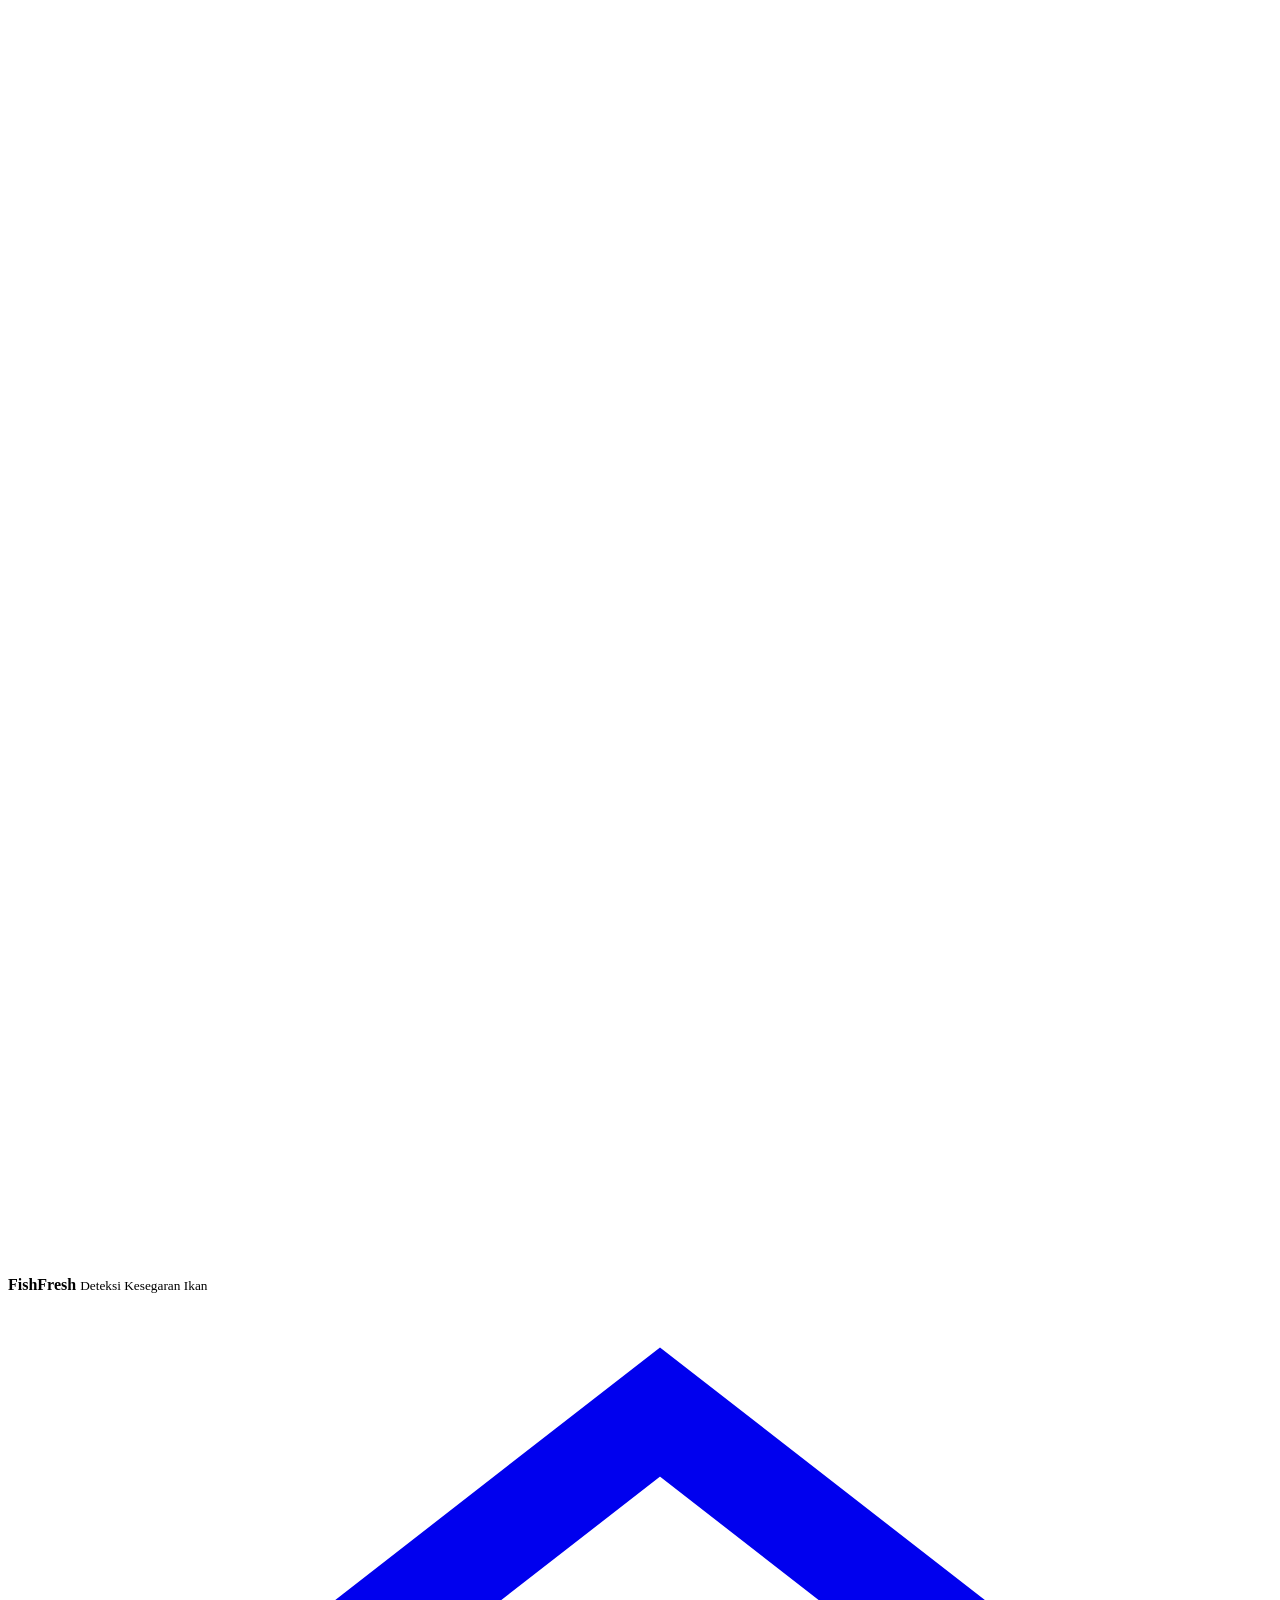
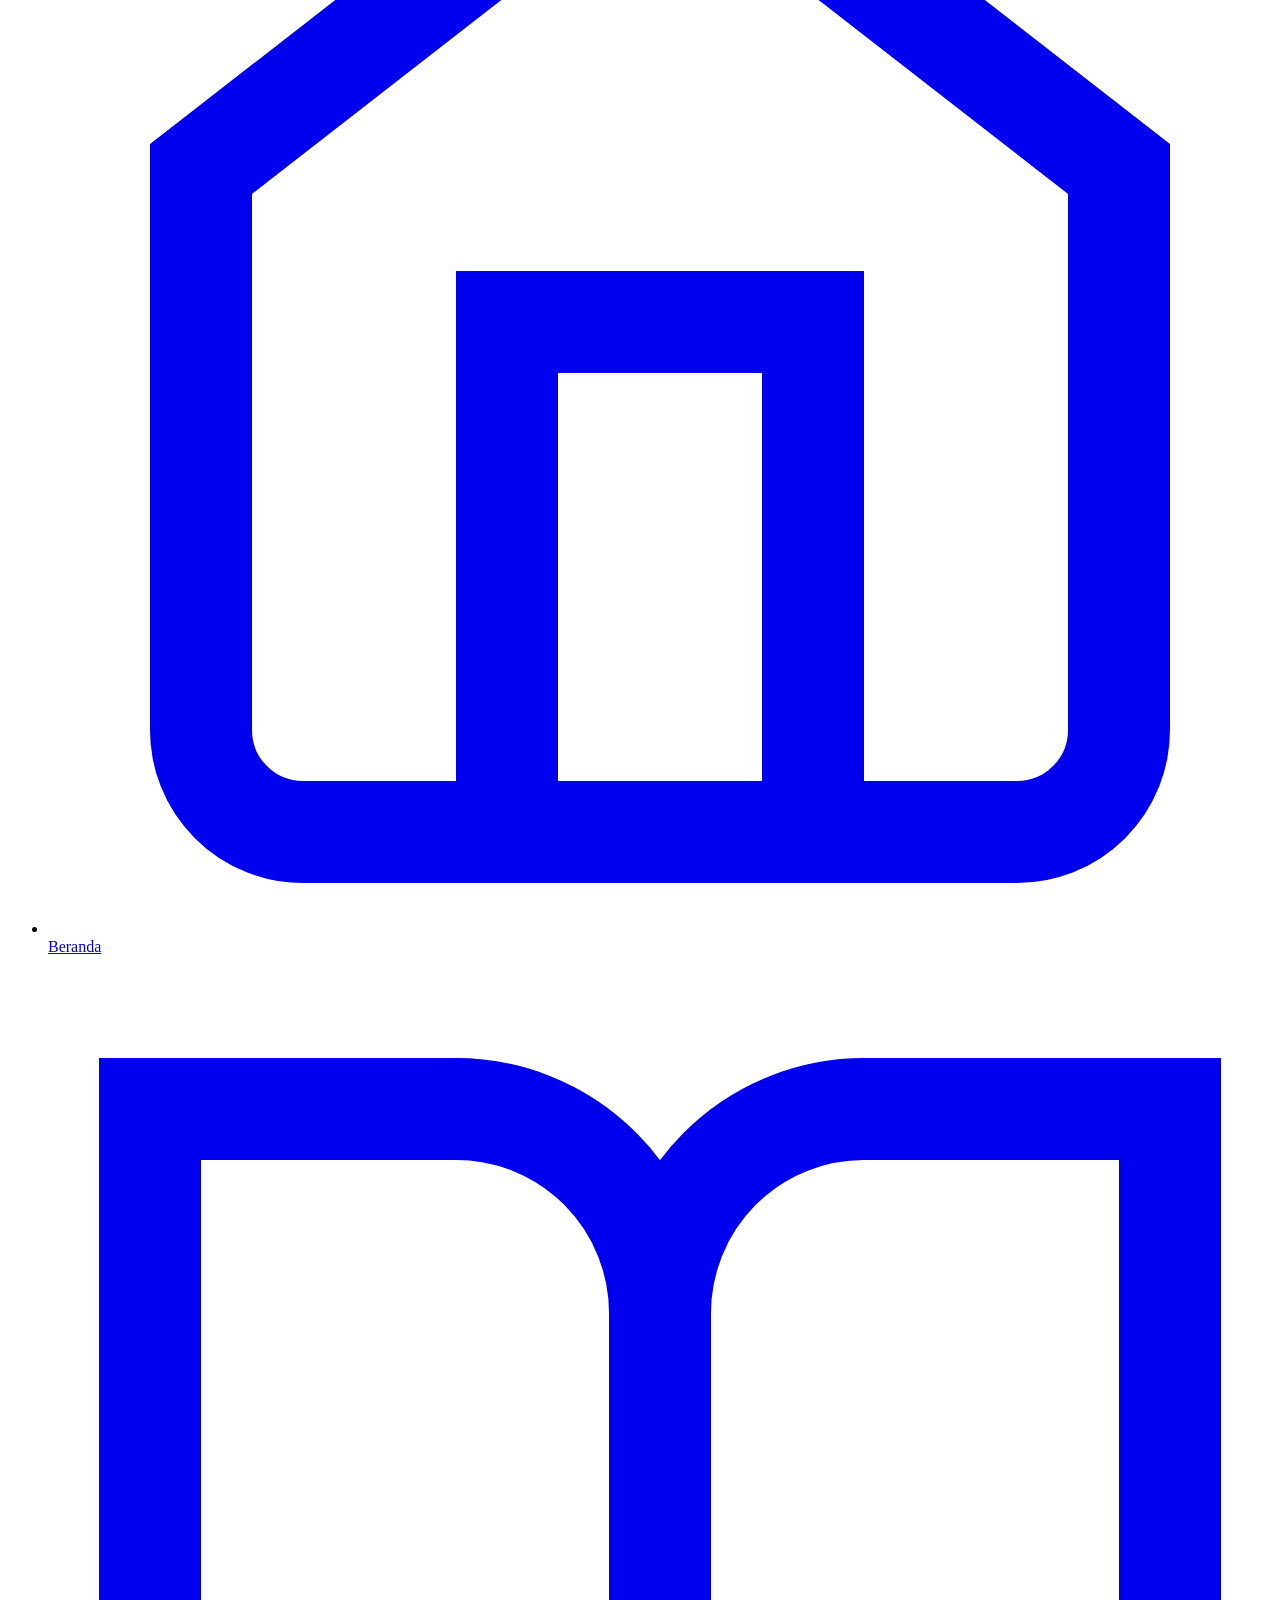
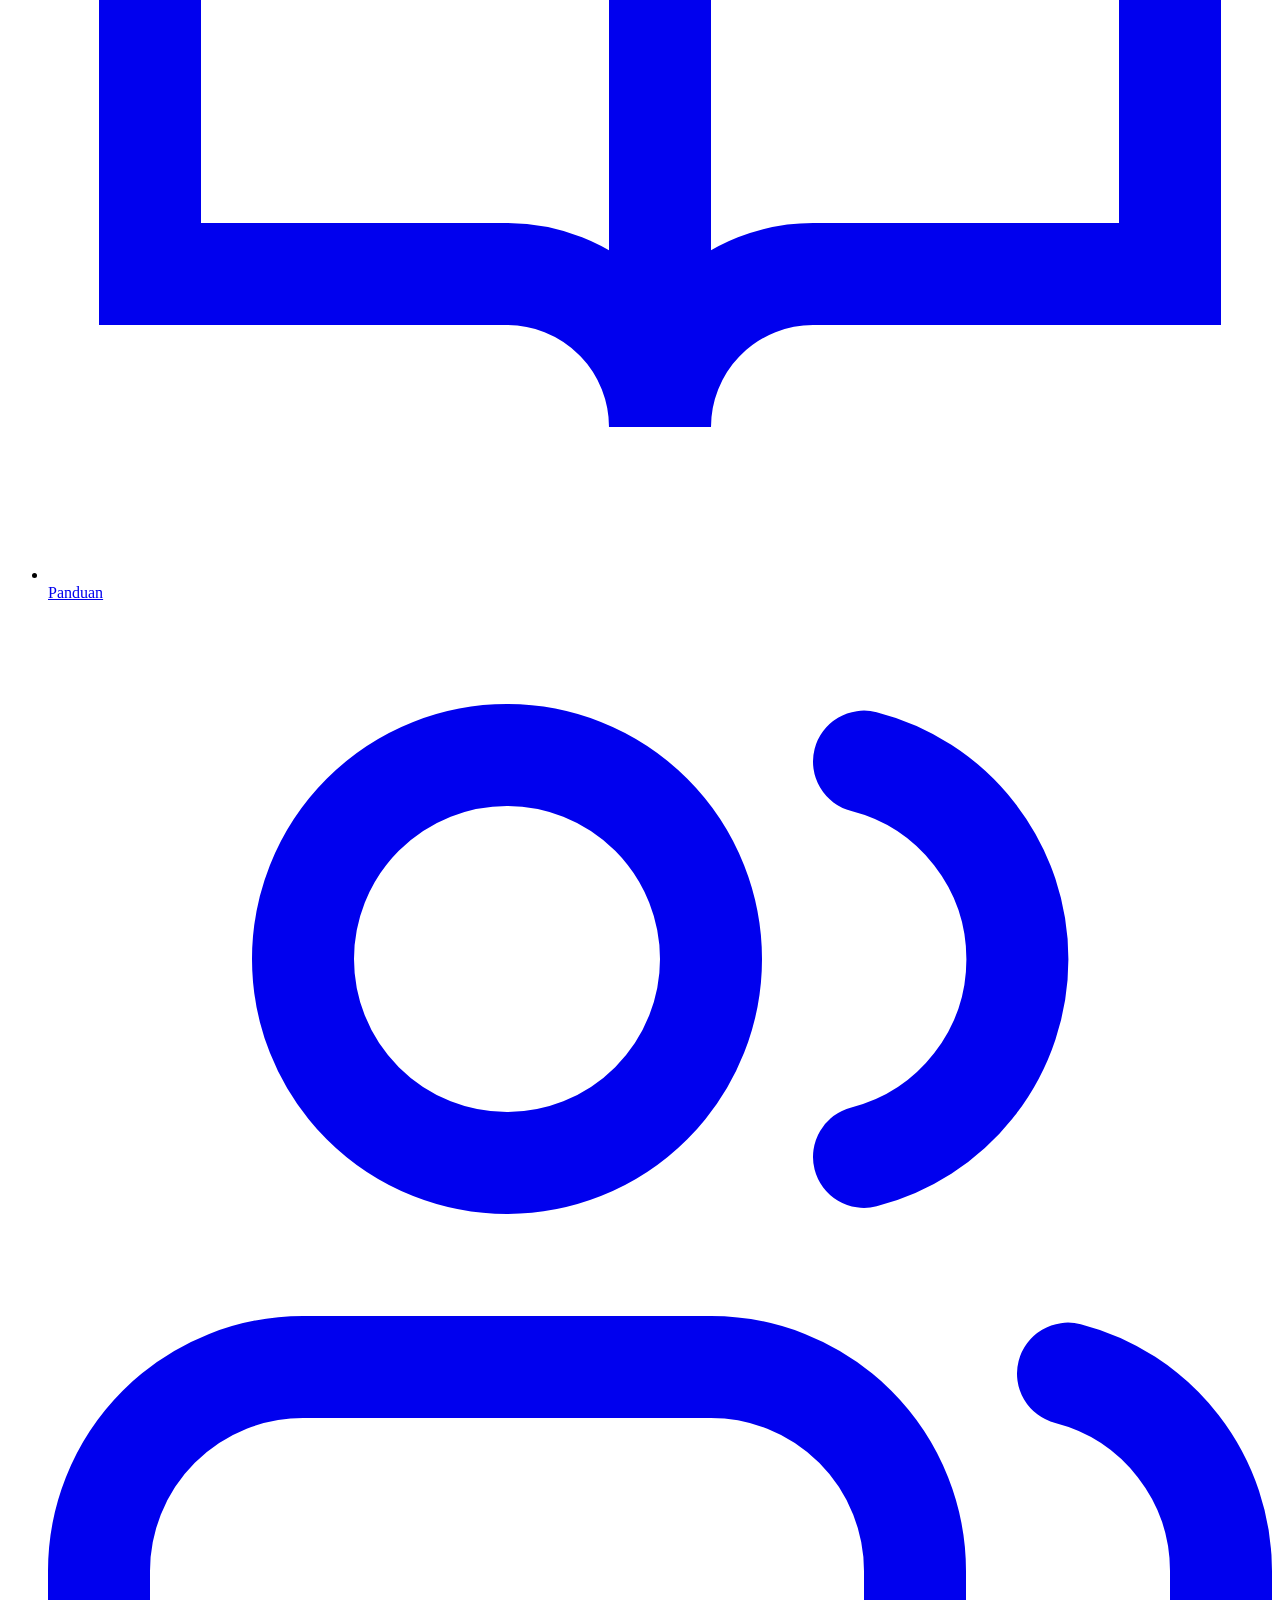
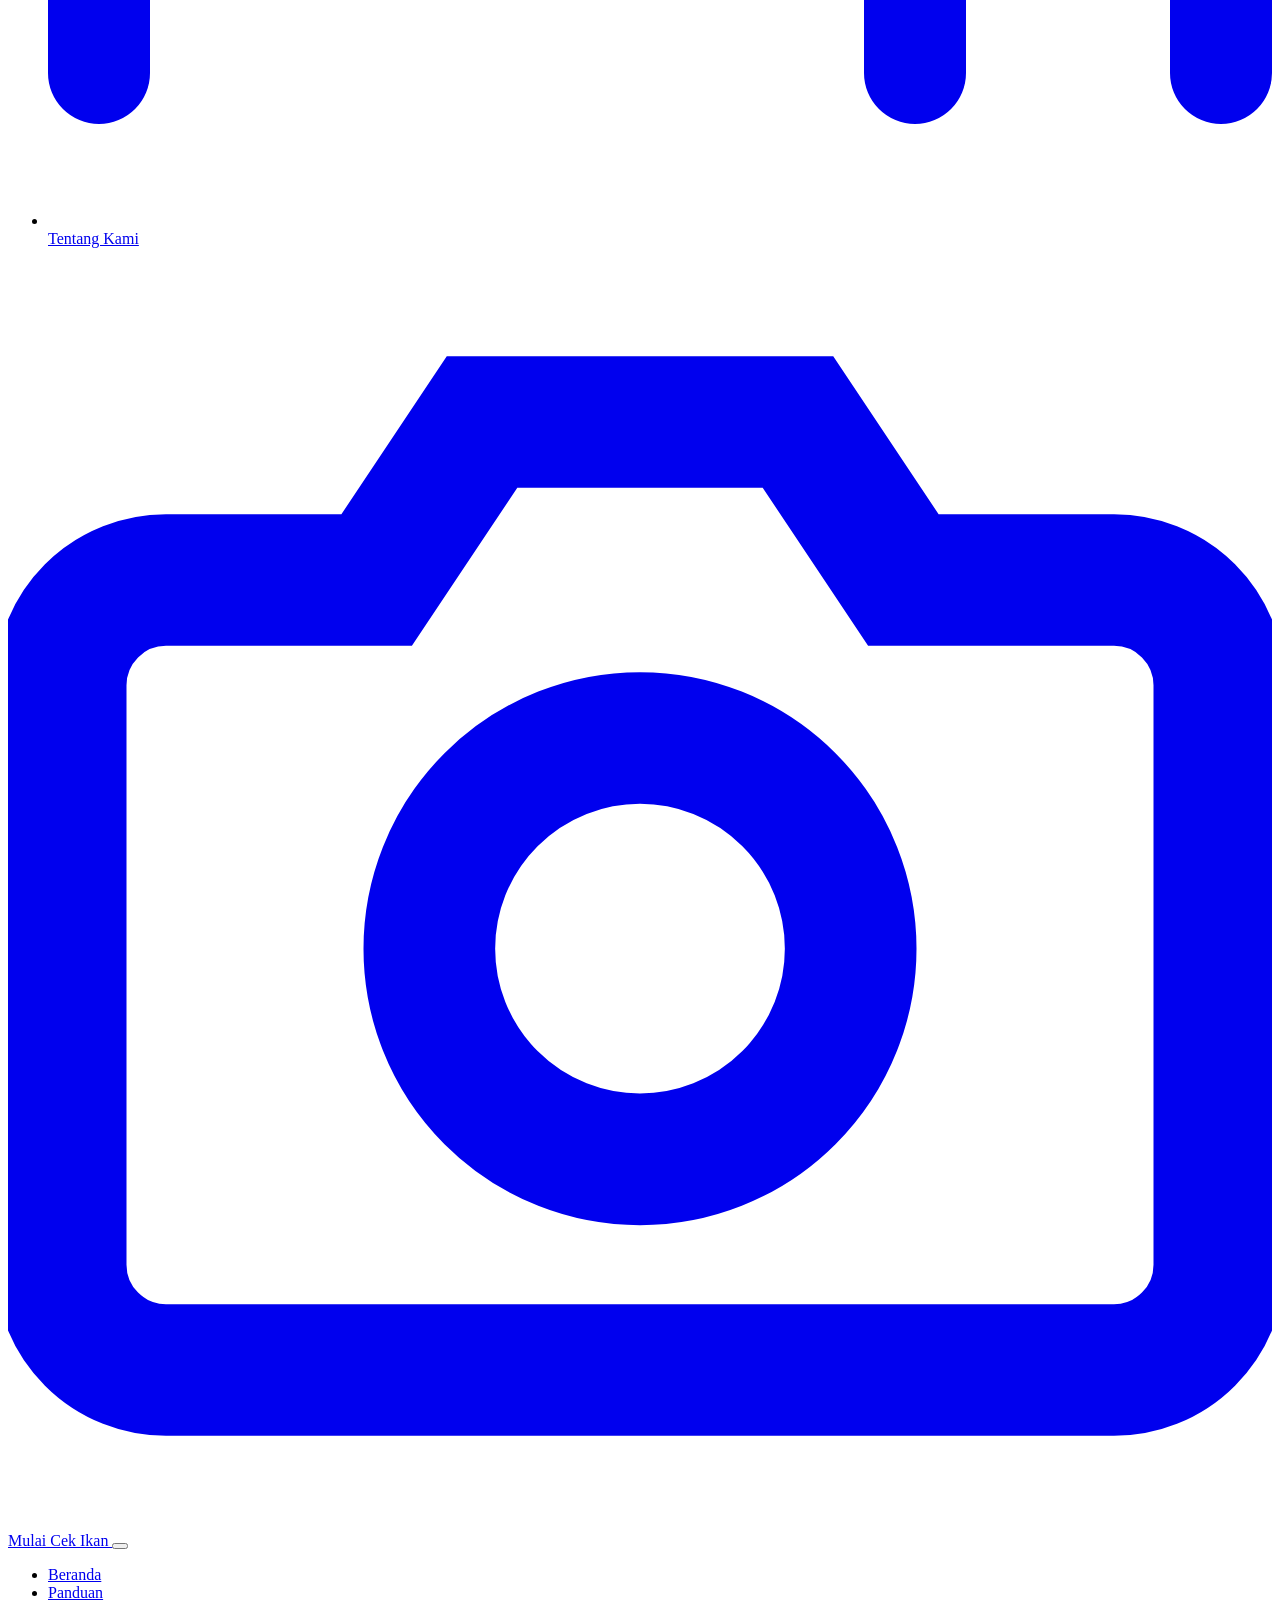
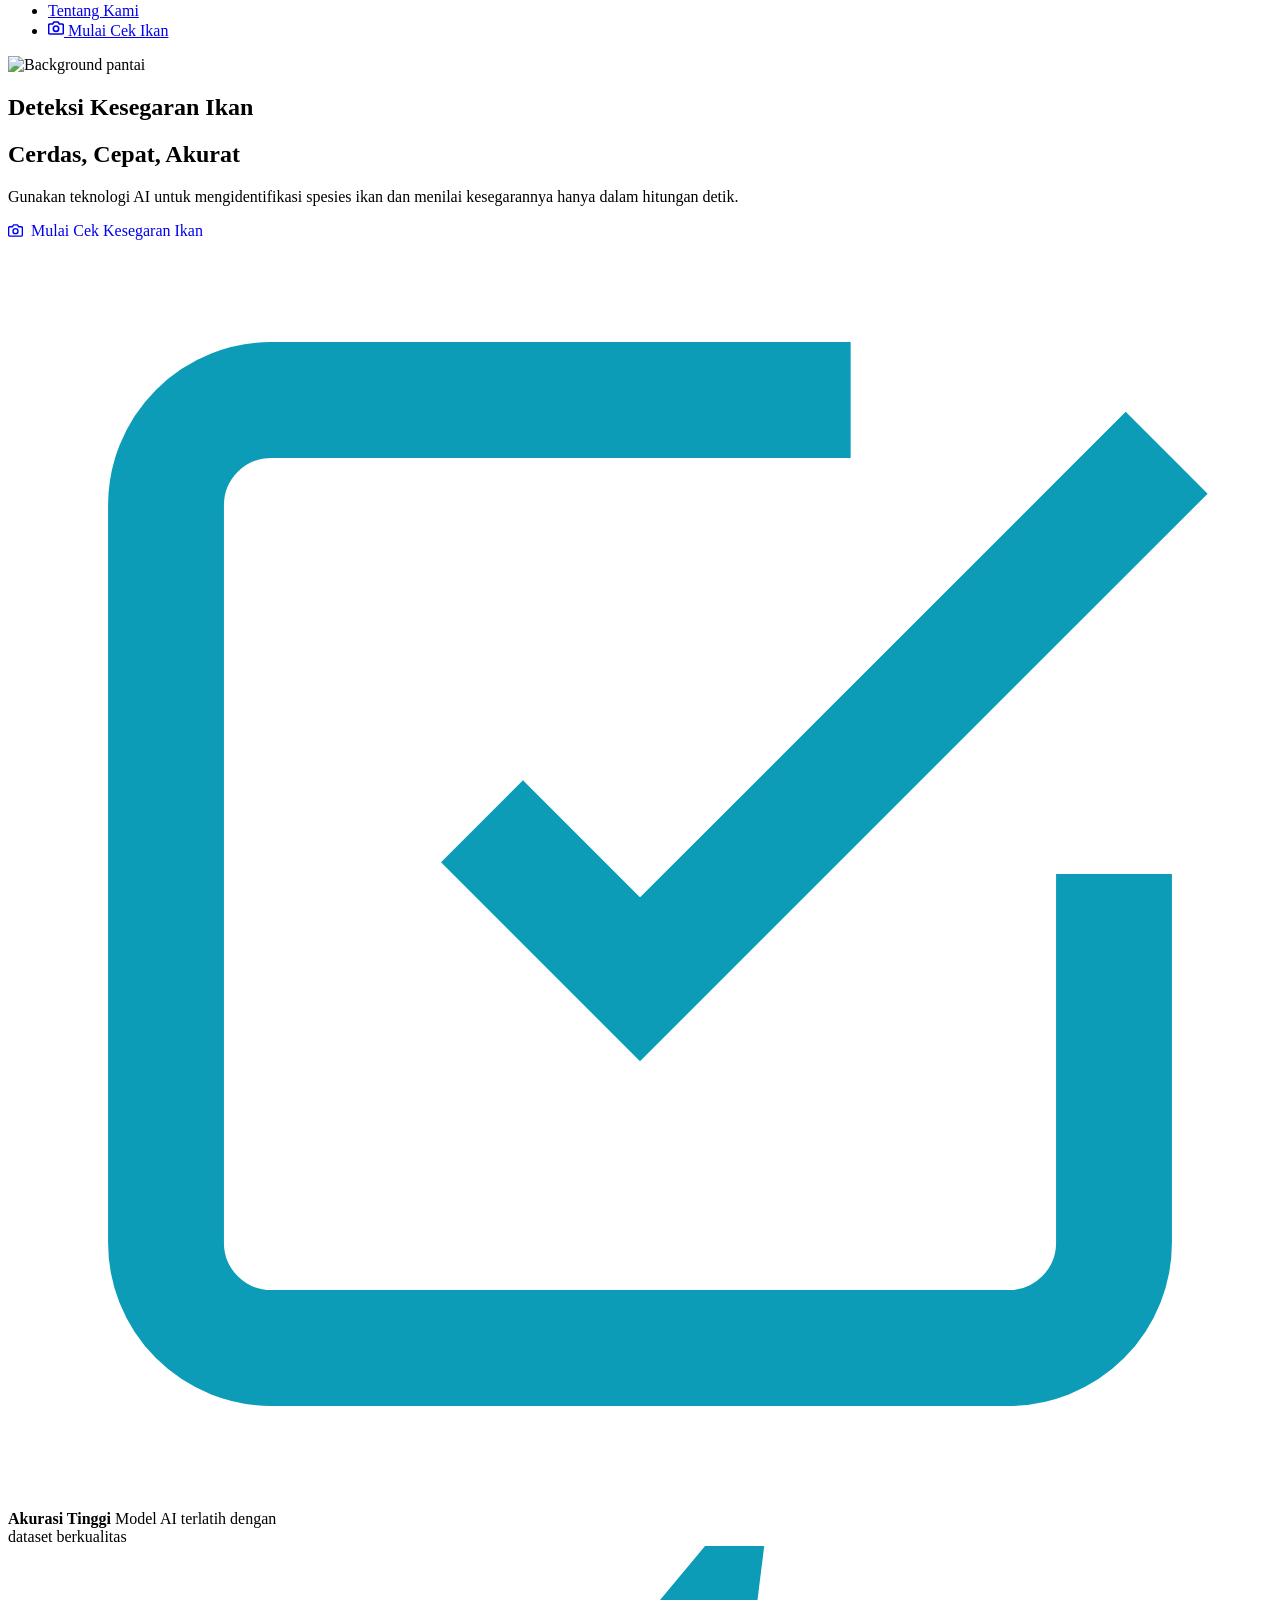
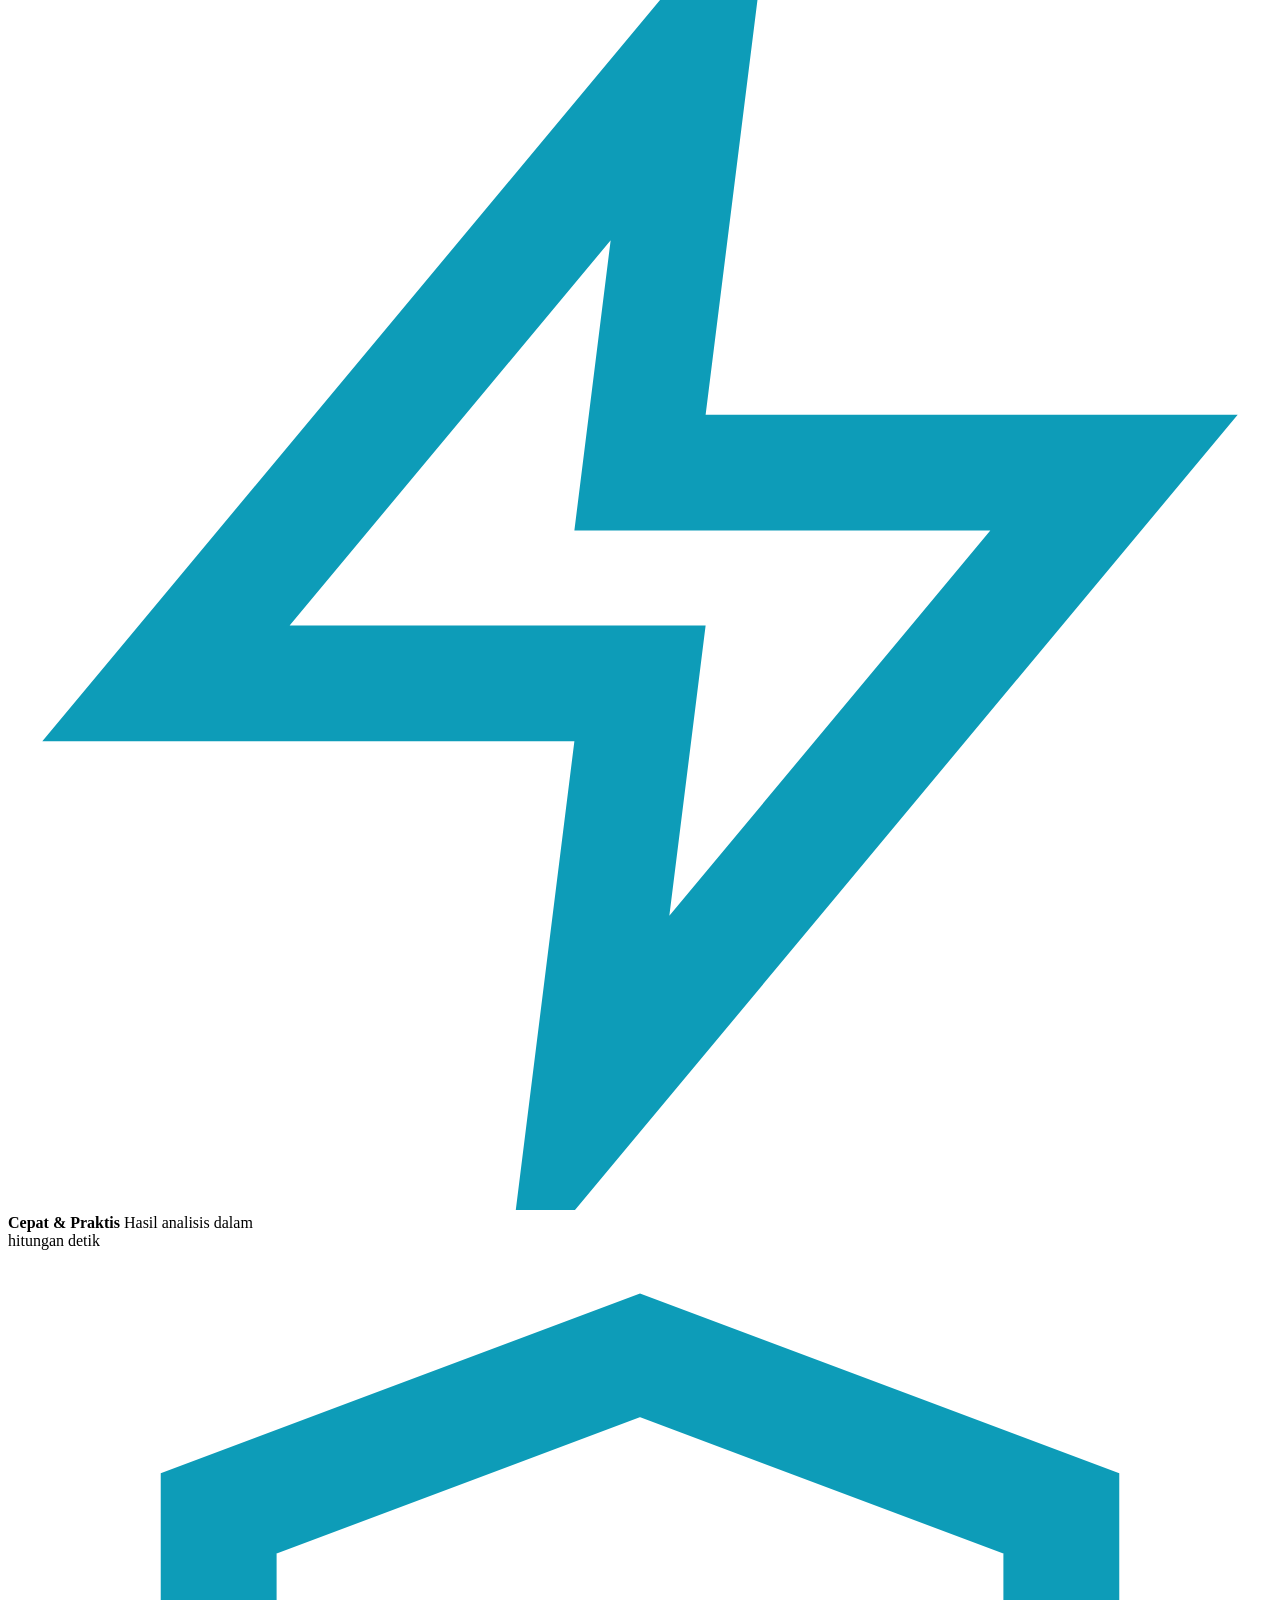
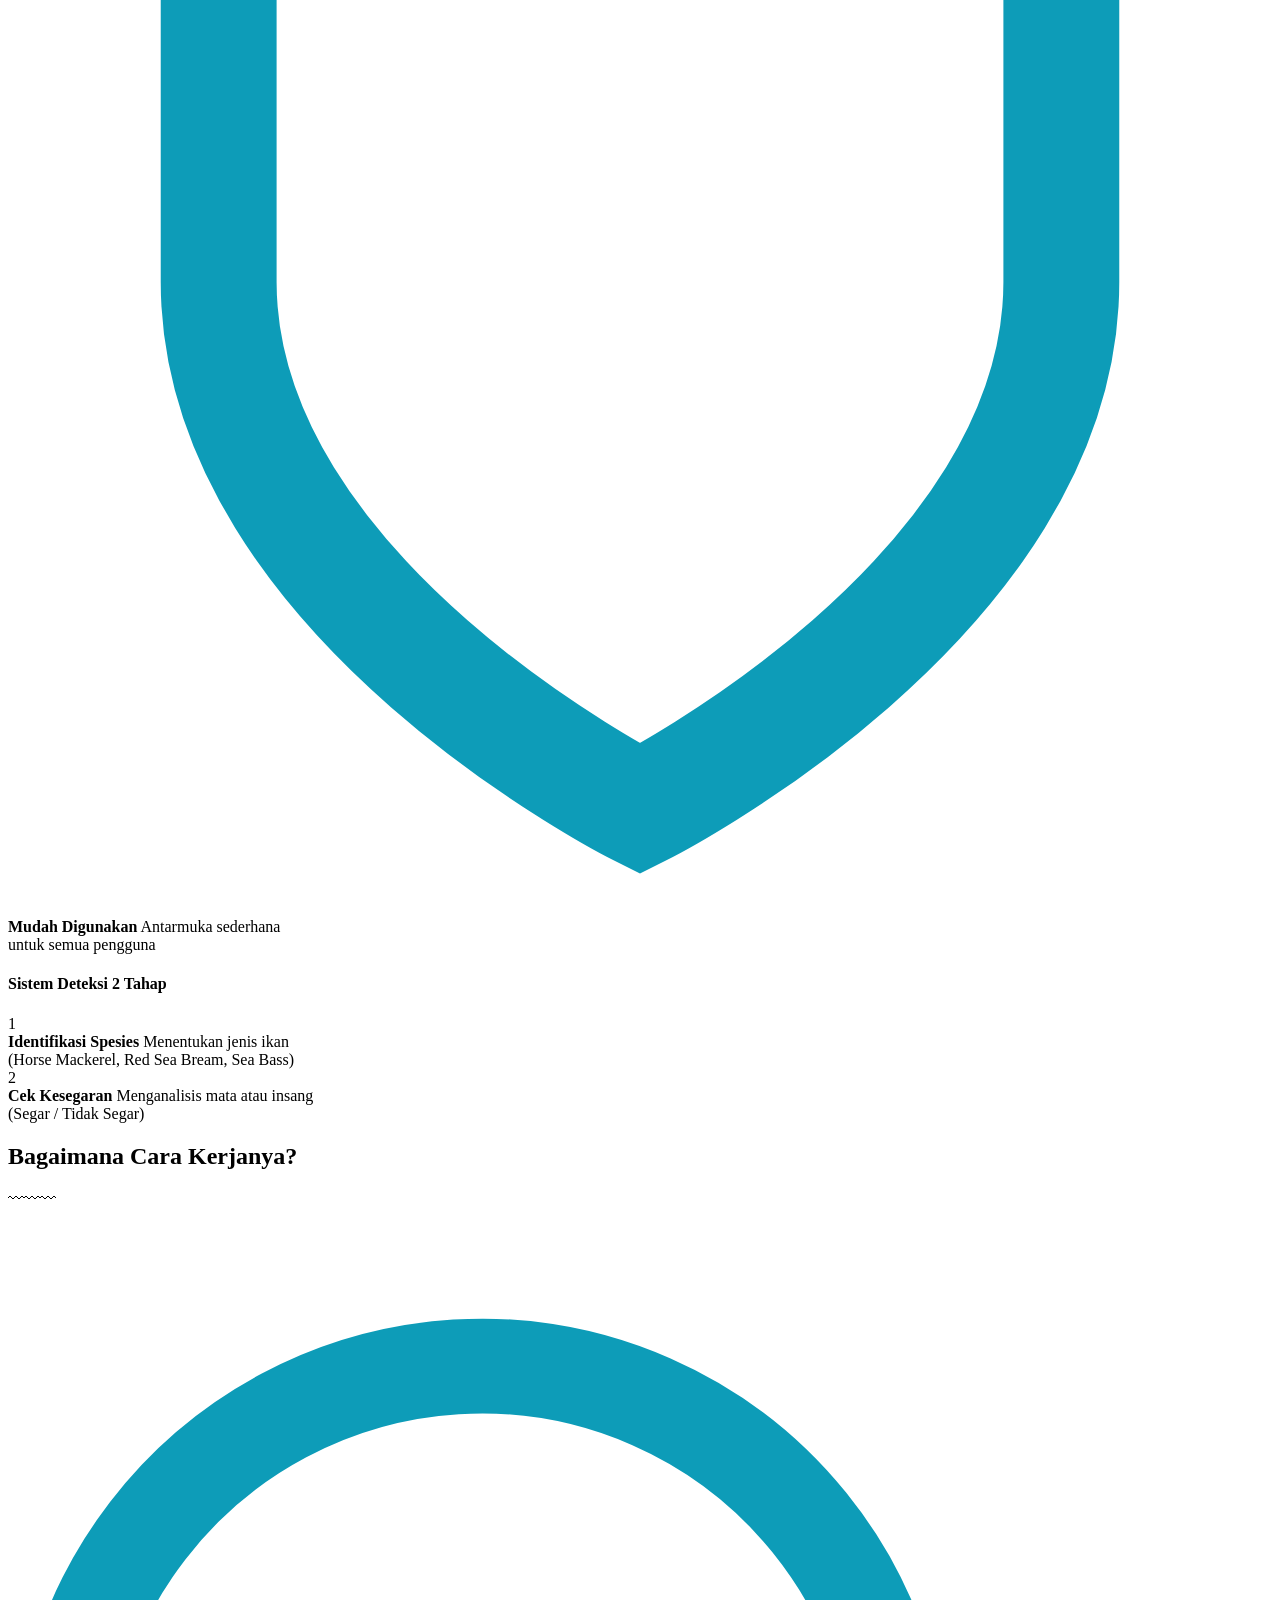
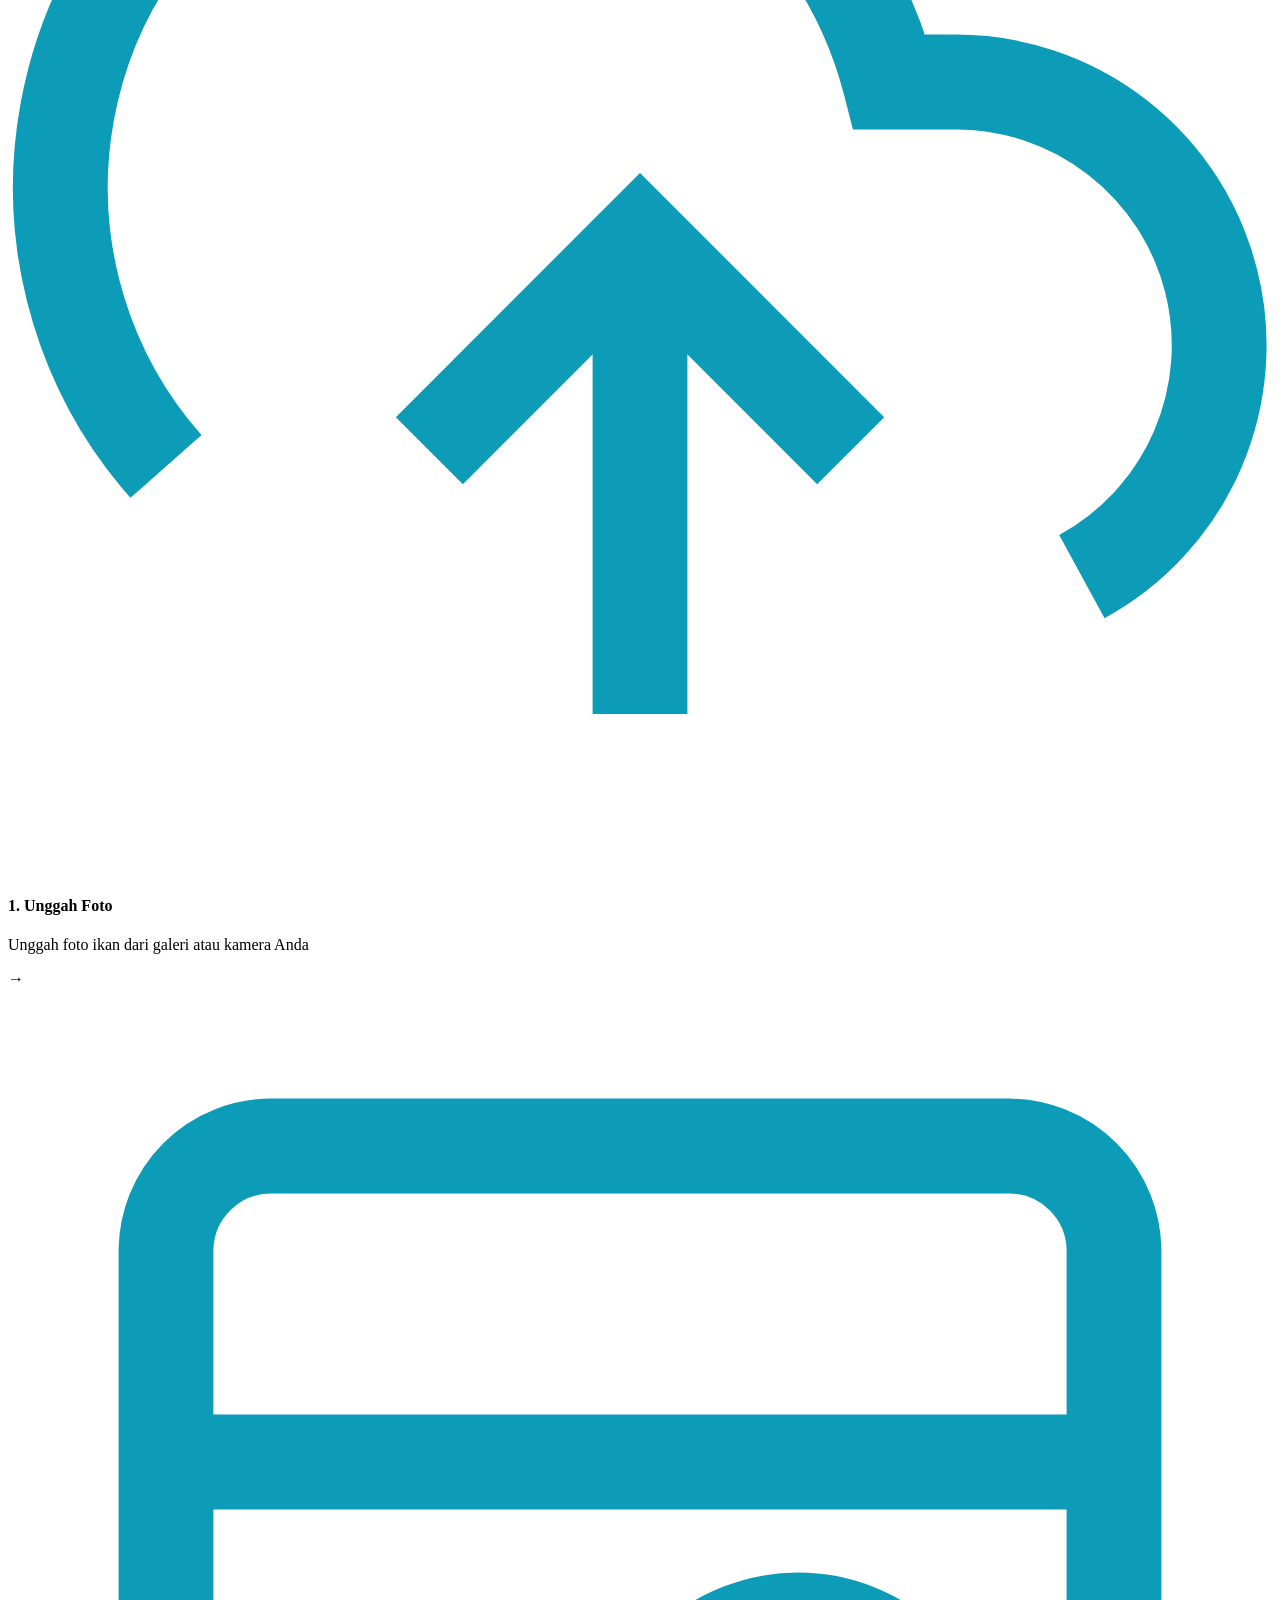
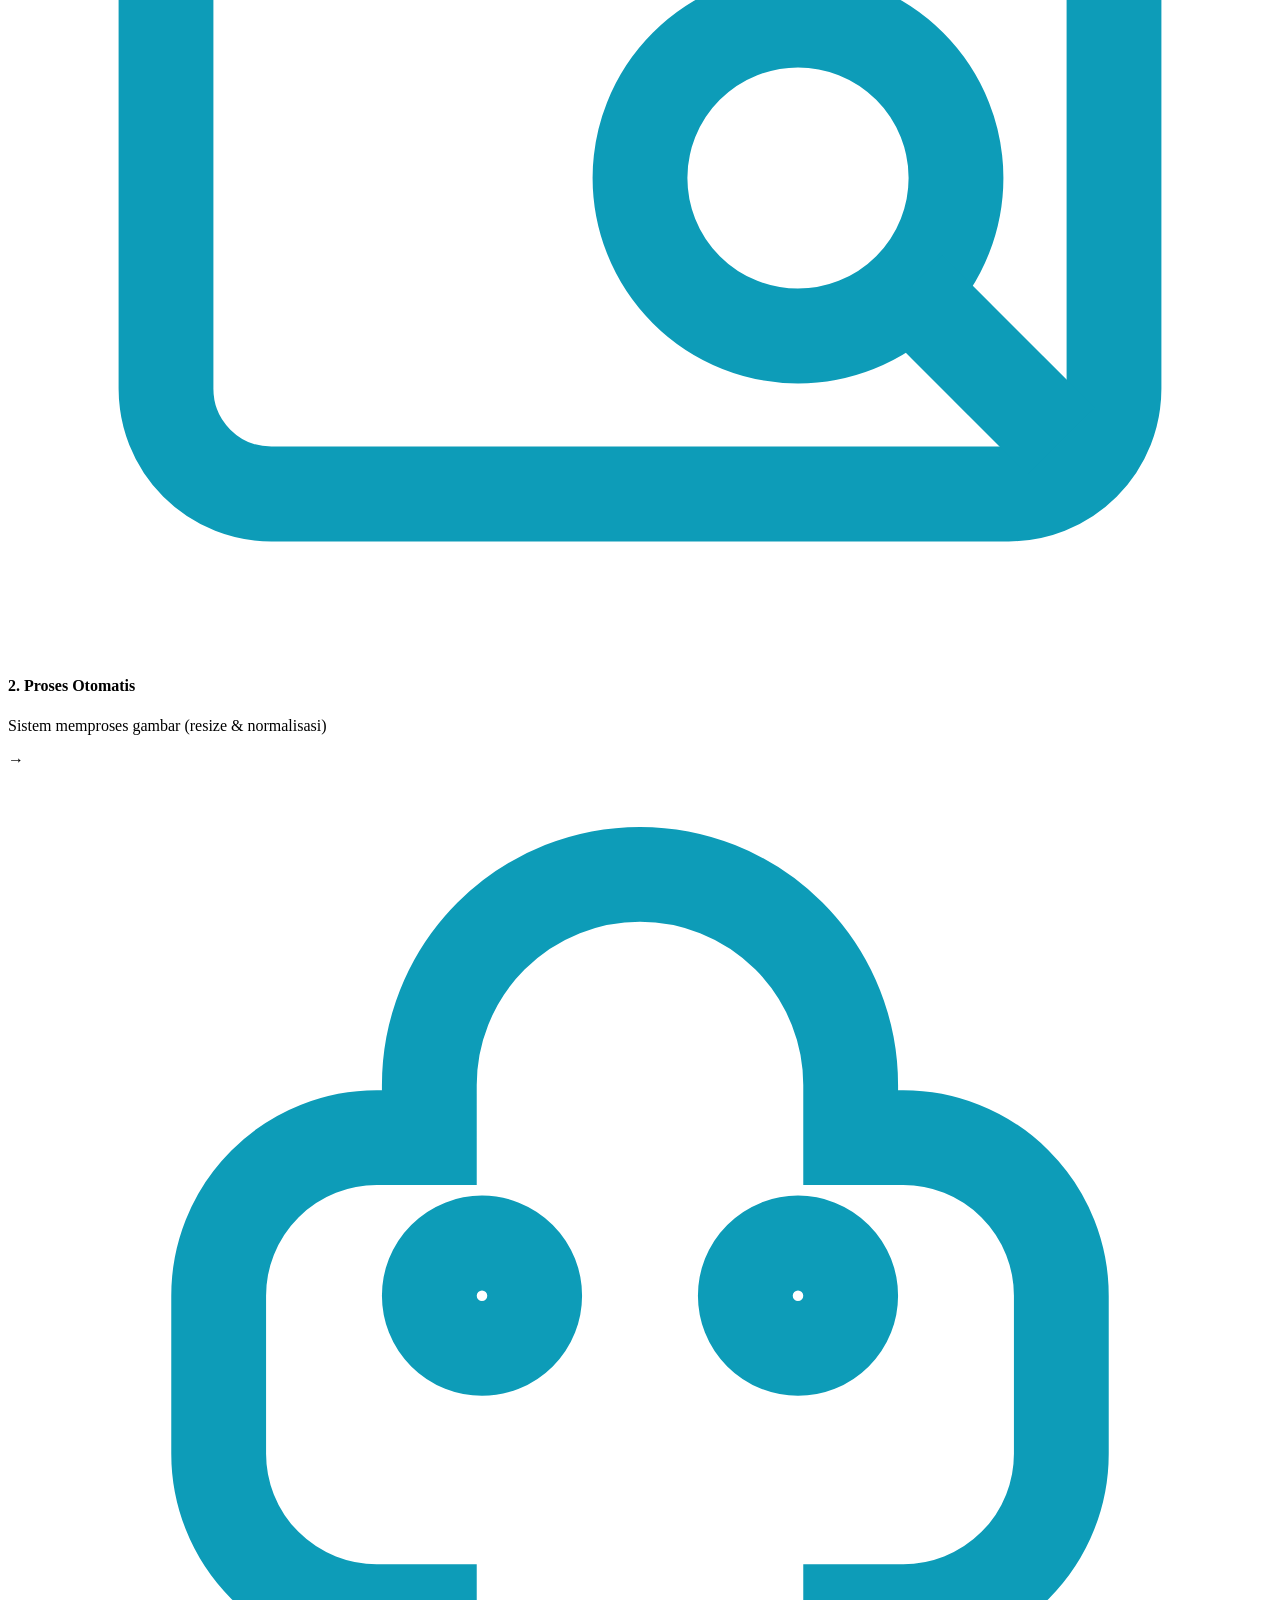
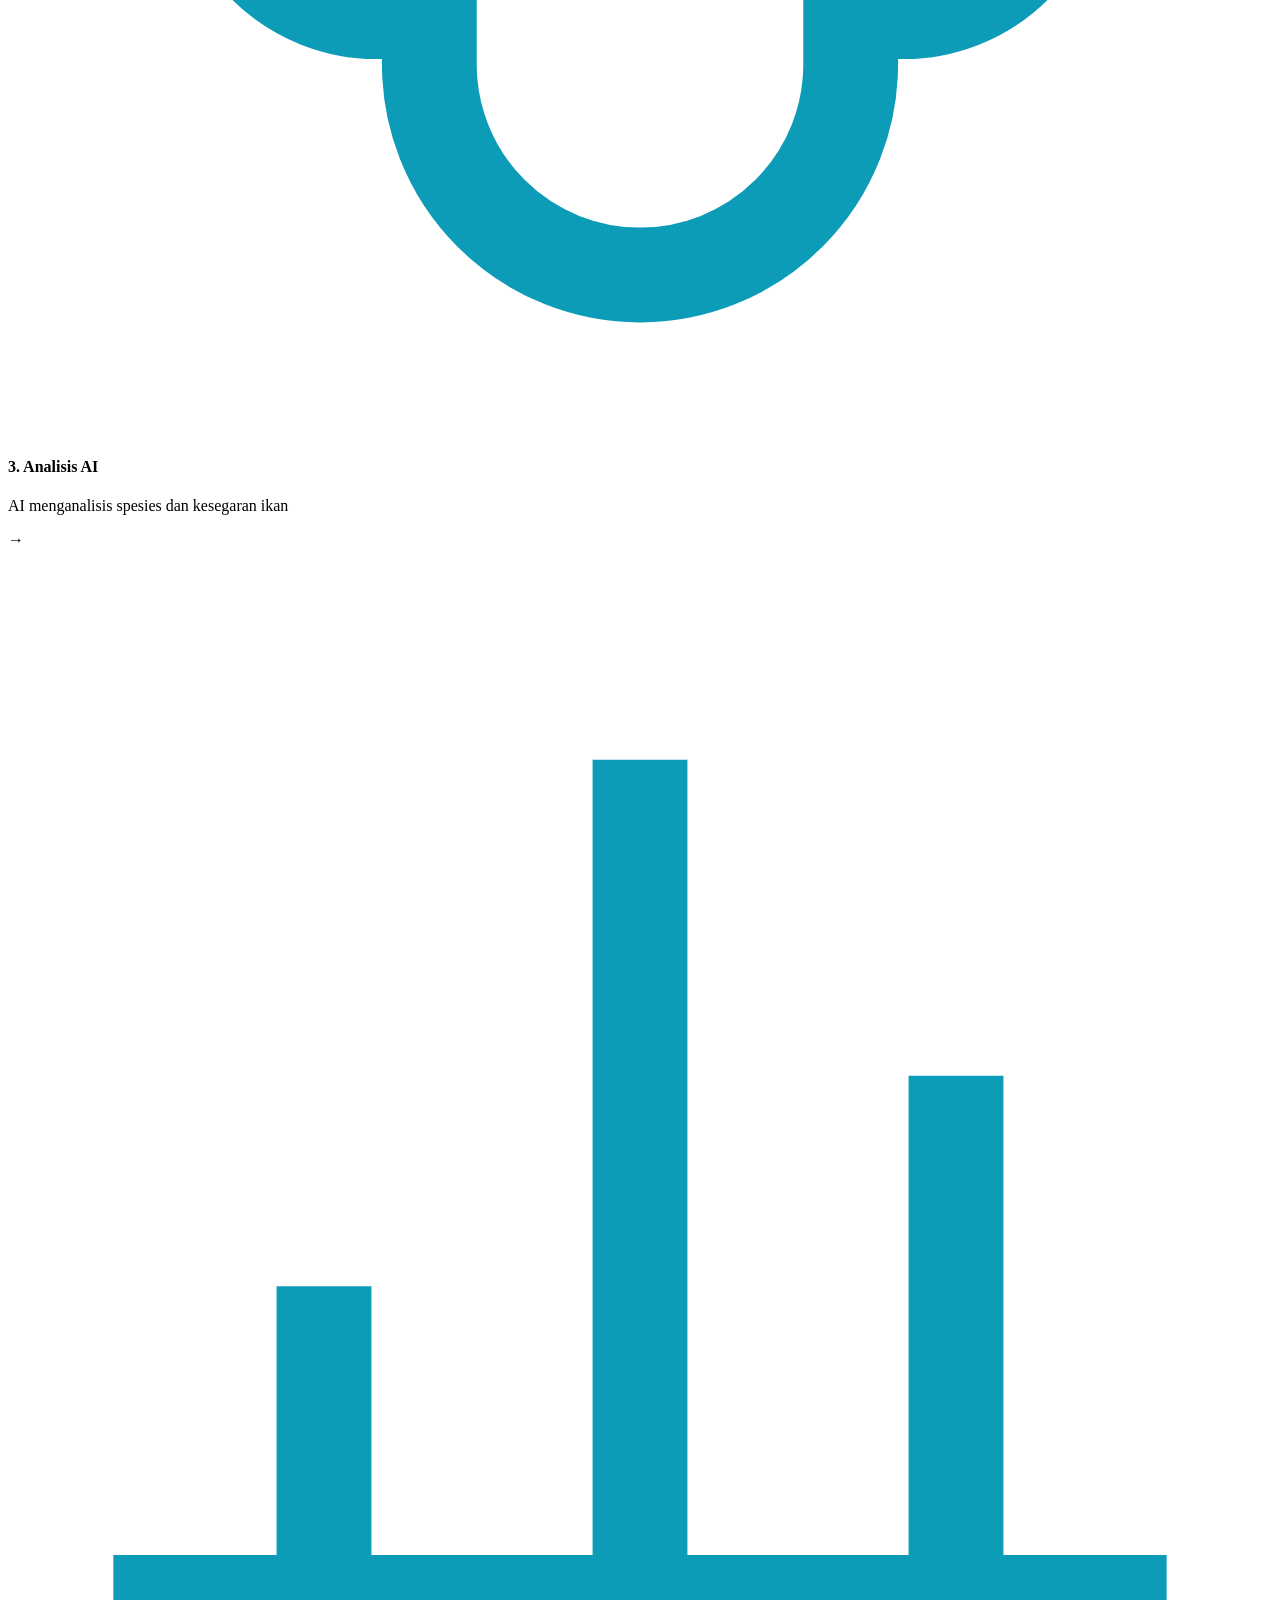
==== frontend/index.html @ 59a92b22 "Add files via upload" ====
<!DOCTYPE html>
<html lang="id">

<head>
  <meta charset="UTF-8">
  <meta name="viewport" content="width=device-width, initial-scale=1.0">
  <title>FishFresh - Deteksi Kesegaran Ikan</title>

  <link rel="stylesheet" href="/assest/css/beranda.css">

  <link
    href="https://fonts.googleapis.com/css2?family=Inter:ital,wght@0,400;0,500;0,600;0,700;0,800;0,900;1,400&display=swap"
    rel="stylesheet">
</head>

<body>
  <!-- NAVBAR -->
  <nav>
    <div class="brand">
      <div class="brand-logo">
        <svg viewBox="0 0 28 28" fill="none" xmlns="http://www.w3.org/2000/svg">
          <ellipse cx="13" cy="14" rx="10" ry="7" fill="rgba(255,255,255,0.25)" stroke="#fff" stroke-width="1.2" />
          <path d="M23 14 C26 11 27 14 26 17 C24 15.5 23 14 23 14Z" fill="#fff" />
          <circle cx="8" cy="12.5" r="1.3" fill="#fff" />
          <path d="M4 14 C8 10 17 10 23 14 C17 18 8 18 4 14Z" fill="rgba(255,255,255,0.18)" />
        </svg>
      </div>
      <div class="brand-text">
        <b>FishFresh</b>
        <small>Deteksi Kesegaran Ikan</small>
      </div>
    </div>

    <ul class="nav-links">
      <li>
        <a href="beranda.html" class="active">
          <svg viewBox="0 0 24 24" fill="none" stroke="currentColor" stroke-width="2" stroke-linecap="round">
            <path d="M3 9l9-7 9 7v11a2 2 0 01-2 2H5a2 2 0 01-2-2z" />
            <polyline points="9 22 9 12 15 12 15 22" />
          </svg>
          Beranda
        </a>
      </li>
      <li>
        <a href="panduan.html">
          <svg viewBox="0 0 24 24" fill="none" stroke="currentColor" stroke-width="2" stroke-linecap="round">
            <path d="M2 3h6a4 4 0 014 4v14a3 3 0 00-3-3H2z" />
            <path d="M22 3h-6a4 4 0 00-4 4v14a3 3 0 013-3h7z" />
          </svg>
          Panduan
        </a>
      </li>
      <li>
        <a href="tentang.html">
          <svg viewBox="0 0 24 24" fill="none" stroke="currentColor" stroke-width="2" stroke-linecap="round">
            <path d="M17 21v-2a4 4 0 00-4-4H5a4 4 0 00-4 4v2" />
            <circle cx="9" cy="7" r="4" />
            <path d="M23 21v-2a4 4 0 00-3-3.87M16 3.13a4 4 0 010 7.75" />
          </svg>
          Tentang Kami
        </a>
      </li>
    </ul>

    <a href="cek.html" class="btn-cta nav-cta-desktop">
      <svg viewBox="0 0 24 24" fill="none" stroke="currentColor" stroke-width="2.5" stroke-linecap="round">
        <path d="M23 19a2 2 0 01-2 2H3a2 2 0 01-2-2V8a2 2 0 012-2h4l2-3h6l2 3h4a2 2 0 012 2z" />
        <circle cx="12" cy="13" r="4" />
      </svg>
      Mulai Cek Ikan
    </a>

    <button class="ham-btn" id="ham" aria-label="Menu">
      <span></span>
      <span></span>
      <span></span>
    </button>

    <div class="mobile-menu" id="mobileMenu">
      <ul>
        <li><a href="beranda.html" class="active">Beranda</a></li>
        <li><a href="panduan.html">Panduan</a></li>
        <li><a href="tentang.html">Tentang Kami</a></li>
        <li>
          <a href="cek.html" class="btn-cta-mobile">
            <svg viewBox="0 0 24 24" fill="none" stroke="currentColor" stroke-width="2.5"
              style="width:16px;height:16px;">
              <path d="M23 19a2 2 0 01-2 2H3a2 2 0 01-2-2V8a2 2 0 012-2h4l2-3h6l2 3h4a2 2 0 012 2z" />
              <circle cx="12" cy="13" r="4" />
            </svg>
            Mulai Cek Ikan
          </a>
        </li>
      </ul>
    </div>
  </nav>

  <section class="hero" id="heroSection">
    <div class="hero-bg-wrap">
      <img id="heroBgImg" src="/assest/img/laut.png" alt="Background pantai" />
    </div>

    <div class="hero-overlay"></div>

    <div class="hero-inner">
      <div class="hero-left">
        <h1>Deteksi Kesegaran Ikan</h1>
        <h2>Cerdas, Cepat, Akurat</h2>
        <p>Gunakan teknologi AI untuk mengidentifikasi spesies ikan dan menilai kesegarannya hanya dalam hitungan
          detik.</p>

        <div class="hero-btns">
          <a href="cek.html" class="btn-primary"
            style="text-decoration: none; display: inline-flex; align-items: center; gap: 8px;">
            <svg width="15" height="15" fill="none" stroke="currentColor" stroke-width="2.2" viewBox="0 0 24 24">
              <path d="M23 19a2 2 0 01-2 2H3a2 2 0 01-2-2V8a2 2 0 012-2h4l2-3h6l2 3h4a2 2 0 012 2z" />
              <circle cx="12" cy="13" r="4" />
            </svg>
            Mulai Cek Kesegaran Ikan
          </a>
        </div>

        <div class="hero-features">
          <div class="hero-feat">
            <div class="hero-feat-icon">
              <svg viewBox="0 0 24 24" fill="none" stroke="#0d9cb8" stroke-width="2.2">
                <polyline points="9 11 12 14 22 4" />
                <path d="M21 12v7a2 2 0 01-2 2H5a2 2 0 01-2-2V5a2 2 0 012-2h11" />
              </svg>
            </div>
            <div class="hero-feat-text">
              <strong>Akurasi Tinggi</strong>
              <span>Model AI terlatih dengan<br>dataset berkualitas</span>
            </div>
          </div>
          <div class="hero-feat">
            <div class="hero-feat-icon">
              <svg viewBox="0 0 24 24" fill="none" stroke="#0d9cb8" stroke-width="2.2">
                <polygon points="13 2 3 14 12 14 11 22 21 10 12 10 13 2" />
              </svg>
            </div>
            <div class="hero-feat-text">
              <strong>Cepat &amp; Praktis</strong>
              <span>Hasil analisis dalam<br>hitungan detik</span>
            </div>
          </div>
          <div class="hero-feat">
            <div class="hero-feat-icon">
              <svg viewBox="0 0 24 24" fill="none" stroke="#0d9cb8" stroke-width="2.2">
                <path d="M12 22s8-4 8-10V5l-8-3-8 3v7c0 6 8 10 8 10z" />
              </svg>
            </div>
            <div class="hero-feat-text">
              <strong>Mudah Digunakan</strong>
              <span>Antarmuka sederhana<br>untuk semua pengguna</span>
            </div>
          </div>
        </div>
      </div>

      <div class="hero-card">
        <h4>Sistem Deteksi 2 Tahap</h4>
        <div class="hc-step">
          <div class="hc-num">1</div>
          <div class="hc-info">
            <strong>Identifikasi Spesies</strong>
            <span>Menentukan jenis ikan<br>(Horse Mackerel, Red Sea Bream, Sea Bass)</span>
          </div>
        </div>
        <div class="hc-step">
          <div class="hc-num">2</div>
          <div class="hc-info">
            <strong>Cek Kesegaran</strong>
            <span>Menganalisis mata atau insang<br>(Segar / Tidak Segar)</span>
          </div>
        </div>
      </div>
    </div>
  </section>

  <section class="how-section">
    <div class="section-head">
      <h2>Bagaimana Cara Kerjanya?</h2>
      <div class="wave">〰〰〰</div>
    </div>
    <div class="steps-wrap">

      <div class="step-box">
        <div class="step-icon-wrap">
          <svg viewBox="0 0 24 24" fill="none" stroke="#0d9cb8" stroke-width="1.8">
            <polyline points="16 16 12 12 8 16" />
            <line x1="12" y1="12" x2="12" y2="21" />
            <path d="M20.39 18.39A5 5 0 0018 9h-1.26A8 8 0 103 16.3" />
          </svg>
        </div>
        <h4>1. Unggah Foto</h4>
        <p>Unggah foto ikan dari galeri atau kamera Anda</p>
      </div>

      <div class="step-arr">→</div>

      <div class="step-box">
        <div class="step-icon-wrap">
          <svg viewBox="0 0 24 24" fill="none" stroke="#0d9cb8" stroke-width="1.8">
            <rect x="3" y="3" width="18" height="18" rx="2" />
            <path d="M3 9h18" />
            <circle cx="15" cy="15" r="3" />
            <line x1="17.1" y1="17.1" x2="20" y2="20" />
          </svg>
        </div>
        <h4>2. Proses Otomatis</h4>
        <p>Sistem memproses gambar (resize &amp; normalisasi)</p>
      </div>

      <div class="step-arr">→</div>

      <div class="step-box">
        <div class="step-icon-wrap">
          <svg viewBox="0 0 24 24" fill="none" stroke="#0d9cb8" stroke-width="1.8">
            <path
              d="M12 2a4 4 0 014 4v1h1a3 3 0 013 3v3a3 3 0 01-3 3h-1v1a4 4 0 01-8 0v-1H7a3 3 0 01-3-3v-3a3 3 0 013-3h1V6a4 4 0 014-4z" />
            <circle cx="9" cy="10" r="1" />
            <circle cx="15" cy="10" r="1" />
          </svg>
        </div>
        <h4>3. Analisis AI</h4>
        <p>AI menganalisis spesies dan kesegaran ikan</p>
      </div>

      <div class="step-arr">→</div>

      <div class="step-box">
        <div class="step-icon-wrap">
          <svg viewBox="0 0 24 24" fill="none" stroke="#0d9cb8" stroke-width="1.8">
            <line x1="18" y1="20" x2="18" y2="10" />
            <line x1="12" y1="20" x2="12" y2="4" />
            <line x1="6" y1="20" x2="6" y2="14" />
            <polyline points="2 20 22 20" />
          </svg>
        </div>
        <h4>4. Hasil Instan</h4>
        <p>Lihat hasil identifikasi lengkap beserta tingkat kepercayaan</p>
      </div>

    </div>
  </section>

  <section class="cards-section">
    <div class="cards-grid">

      <div class="icard icard-1">
        <img class="icard-bg-img" src="https://images.unsplash.com/photo-1544551763-46a013bb70d5?w=600&q=80&fit=crop"
          alt="Ikan" style="object-position:right center" />
        <div class="icard-overlay"></div>
        <div class="icard-content">
          <h3>Panduan Pengambilan Gambar</h3>
          <p>Pelajari cara mengambil foto ikan yang tepat untuk hasil akurat</p>
          <a href="panduan.html" class="icard-btn"
            style="background:#0d9cb8; color:#fff; text-decoration:none; display:inline-block; text-align:center;">Lihat
            Panduan</a>
        </div>
      </div>

      <div class="icard icard-3">
        <img class="icard-bg-img" src="https://images.unsplash.com/photo-1529156069898-49953e39b3ac?w=600&q=80&fit=crop"
          alt="Tim" style="object-position:right top" />
        <div class="icard-overlay"></div>
        <div class="icard-content">
          <h3>Tentang Kami</h3>
          <p>Kenali tim di balik pengembangan sistem ini</p>
          <a href="tentang.html" class="icard-btn"
            style="background:#0d9cb8; color:#fff; text-decoration:none; display:inline-block; text-align:center;">Lihat
            Profil</a>
        </div>
      </div>

      <div class="icard icard-4">
        <img class="icard-bg-img" src="https://images.unsplash.com/photo-1565193566173-7a0ee3dbe261?w=600&q=80&fit=crop"
          alt="Ikan segar" style="object-position:right center" />
        <div class="icard-overlay"></div>
        <div class="icard-content">
          <h3>Mulai Cek Sekarang</h3>
          <p>Langsung cek kesegaran ikan Anda dengan AI kami</p>
          <a href="cek.html" class="icard-btn"
            style="background:rgba(255,255,255,0.18); color:#fff; border:1px solid rgba(255,255,255,0.4); text-decoration:none; display:inline-block; text-align:center;">Cek
            Sekarang</a>
        </div>
      </div>

    </div>
  </section>

  <!-- FOOTER -->
  <footer class="combined-footer">
    <div class="footer-bg-layer"></div>
    <div class="footer-fish-layer"></div>

    <div class="footer-container">

      <div class="stats-inner">
        <div class="stat-item">
          <div class="stat-icon-wrap">
            <svg viewBox="0 0 24 24">
              <ellipse cx="11" cy="12" rx="8" ry="5" stroke="#4ecbdf" stroke-width="1.5" fill="none" />
              <path d="M19 12 Q23 8 23 12 Q23 16 19 12Z" fill="#4ecbdf" opacity="0.7" />
              <circle cx="8" cy="10.5" r="1.2" fill="#4ecbdf" />
            </svg>
          </div>
          <div class="stat-text">
            <div class="stat-num">3</div>
            <div class="stat-label">Spesies Ikan</div>
            <div class="stat-sub">Mackerel, Bream, Bass</div>
          </div>
        </div>

        <div class="stat-item">
          <div class="stat-icon-wrap">
            <svg viewBox="0 0 24 24" fill="none" stroke="#4ecbdf" stroke-width="1.5">
              <path d="M1 12s4-8 11-8 11 8 11 8-4 8-11 8-11-8-11-8z" />
              <circle cx="12" cy="12" r="3" />
            </svg>
          </div>
          <div class="stat-text">
            <div class="stat-num">2</div>
            <div class="stat-label">Analisis</div>
            <div class="stat-sub">Jenis &amp; Kesegaran</div>
          </div>
        </div>

        <div class="stat-item">
          <div class="stat-icon-wrap">
            <svg viewBox="0 0 24 24" fill="none" stroke="#4ecbdf" stroke-width="1.5">
              <ellipse cx="12" cy="5" rx="9" ry="3" />
              <path d="M21 12c0 1.66-4 3-9 3s-9-1.34-9-3" />
              <path d="M3 5v14c0 1.66 4 3 9 3s9-1.34 9-3V5" />
            </svg>
          </div>
          <div class="stat-text">
            <div class="stat-num">2K+</div>
            <div class="stat-label">Data Training</div>
            <div class="stat-sub">Gambar Terverifikasi</div>
          </div>
        </div>
      </div>

      <div class="footer-divider"></div>

      <div class="footer-content-grid">
        <div class="footer-about">
          <div class="footer-brand">
            <div class="f-brand-icon">
              <svg viewBox="0 0 28 28" fill="none">
                <ellipse cx="13" cy="14" rx="9" ry="6" fill="#4ecbdf" />
                <path d="M22 14 Q27 10 27 14 Q27 18 22 14Z" fill="#4ecbdf" />
                <circle cx="9.5" cy="12.5" r="2" fill="#071e2a" />
              </svg>
            </div>
            <span>FishFresh</span>
          </div>
          <p class="footer-desc">
            Platform berbasis Artificial Intelligence terdepan untuk mendeteksi jenis dan tingkat kesegaran ikan
            secara
            instan demi menjaga kualitas pangan Anda.
          </p>
        </div>

        <div class="footer-links-group">
          <h4>Navigasi</h4>
          <li><a href="beranda.html">Beranda</a>
          <li><a href="panduan.html">Panduan Foto</a>
          <li><a href="tentang.html">Tentang Kami</a>
        </div>

        <div class="footer-links-group">
          <h4>Kontak & Bantuan</h4>
          <p class="footer-info-text">Universitas maritim raja ali haji, Indonesia</p>
          <p class="footer-info-text">support@fishfresh.ai</p>
        </div>
      </div>

      <div class="footer-bottom">
        <p>&copy; 2026 FishFresh AI System. Seluruh Hak Cipta Dilindungi.</p>
      </div>

    </div>
  </footer>

  <div class="toast" id="toast"></div>
  <script src="/assest/js/beranda.js"></script>
</body>

</html>
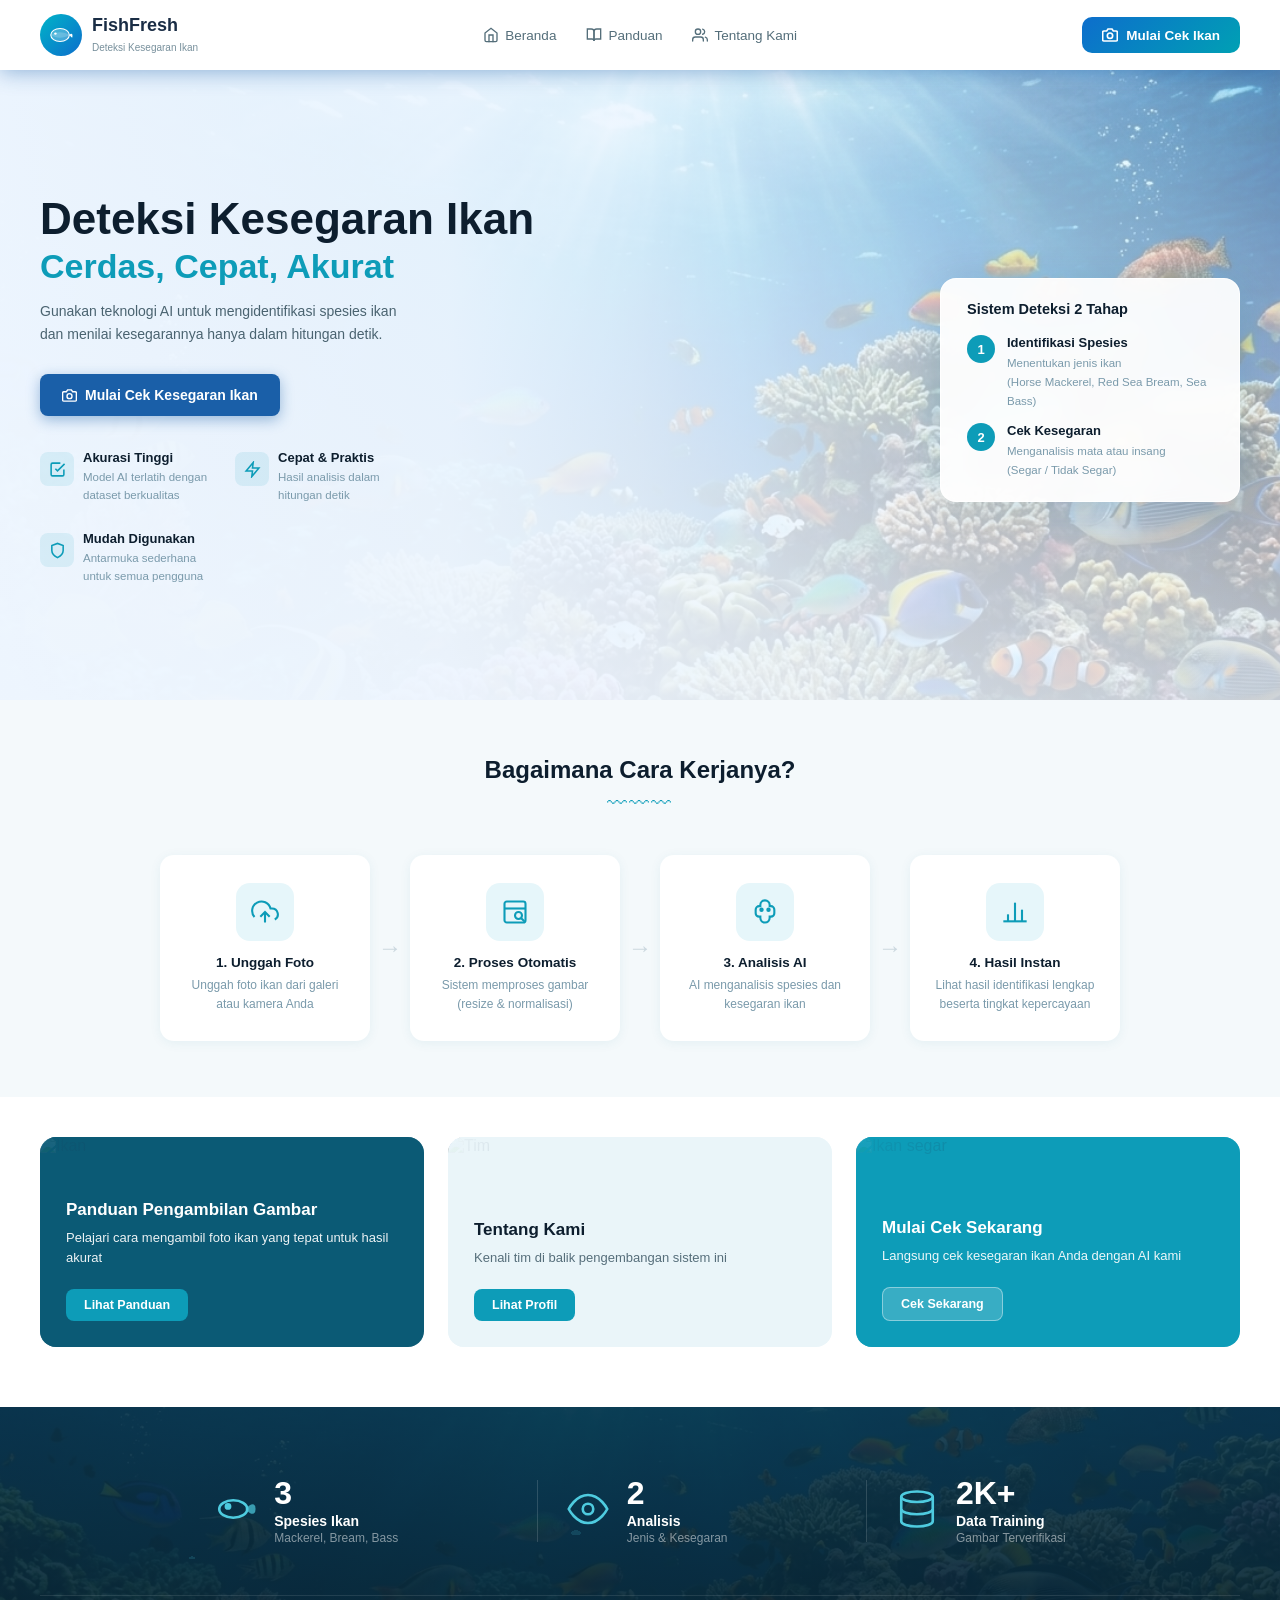
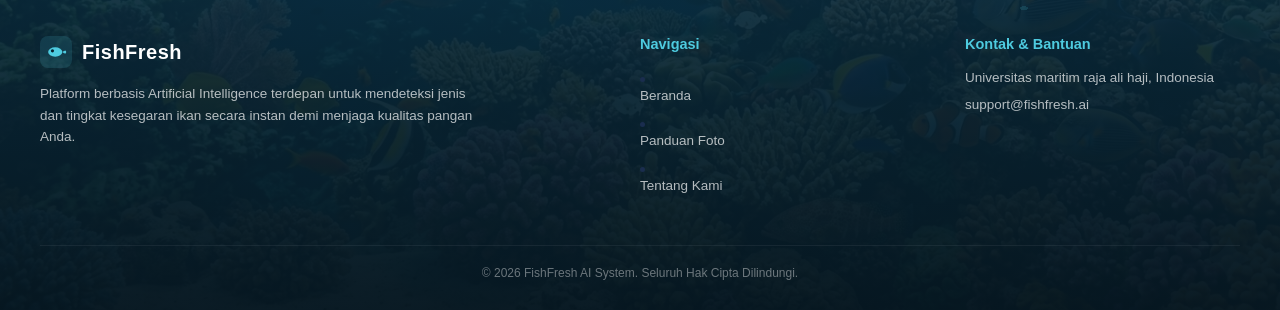
==== commit a04c8536: "Fix stylesheet and script paths in index.html" ====
--- a/frontend/index.html
+++ b/frontend/index.html
@@ -6,7 +6,7 @@
   <meta name="viewport" content="width=device-width, initial-scale=1.0">
   <title>FishFresh - Deteksi Kesegaran Ikan</title>
 
-  <link rel="stylesheet" href="/assest/css/beranda.css">
+  <link rel="stylesheet" href="/assest/css/index.css">
 
   <link
     href="https://fonts.googleapis.com/css2?family=Inter:ital,wght@0,400;0,500;0,600;0,700;0,800;0,900;1,400&display=swap"
@@ -97,7 +97,7 @@
 
   <section class="hero" id="heroSection">
     <div class="hero-bg-wrap">
-      <img id="heroBgImg" src="/assest/img/laut.png" alt="Background pantai" />
+      <img id="heroBgImg" src="./assest/img/laut.png" alt="Background pantai" />
     </div>
 
     <div class="hero-overlay"></div>
@@ -386,7 +386,7 @@
   </footer>
 
   <div class="toast" id="toast"></div>
-  <script src="/assest/js/beranda.js"></script>
+  <script src="/assest/js/index.js"></script>
 </body>
 
-</html>+</html>
--- a/assest/css/index.css
+++ b/assest/css/index.css
@@ -0,0 +1,1791 @@
+:root {
+    --primary: #1a5fa8;
+    --primary-dark: #0d3d6e;
+    --primary-light: #3a80cc;
+    --accent: #00b4d8;
+    --teal: #0096c7;
+    --bg: #f0f8ff;
+    --bg2: #e4f1fb;
+    --white: #fff;
+    --text: #1a2d45;
+    --muted: #5a7a9a;
+    --border: #cde3f5;
+    --green: #16a34a;
+    --red: #dc2626;
+    --shadow: 0 4px 24px rgba(26, 95, 168, .10);
+    --shadow-h: 0 8px 36px rgba(26, 95, 168, .18);
+    --r: 16px;
+    --r-sm: 10px;
+}
+
+*,
+*::before,
+*::after {
+    box-sizing: border-box;
+    margin: 0;
+    padding: 0
+}
+
+html {
+    scroll-behavior: smooth
+}
+
+body {
+    font-family: 'Poppins', sans-serif;
+    color: #1a2d4e;
+    overflow-x: hidden;
+    width: 100%;
+    background-image: linear-gradient(180deg, rgba(238, 246, 255, 0.323) 0%, rgba(238, 246, 255, 0.95) 100%),
+        url('/assest/img/laut.png');
+    background-size: cover;
+    background-position: center;
+    background-repeat: no-repeat;
+    background-attachment: fixed;
+}
+
+/* ============ NAVBAR ============ */
+/* ── NAVBAR ── */
+nav {
+    position: fixed;
+    top: 0;
+    left: 0;
+    width: 100%;
+    height: 70px;
+    display: flex;
+    justify-content: space-between;
+    align-items: center;
+    padding: 0 40px;
+    background: #ffffff !important;
+    /* Memaksa latar putih kokoh di laptop/tablet/HP */
+    box-shadow: 0 2px 20px rgba(26, 95, 168, 0.437);
+    z-index: 9999;
+}
+
+.brand {
+    display: flex;
+    align-items: center;
+    gap: 10px
+}
+
+.brand-logo {
+    width: 42px;
+    height: 42px;
+    border-radius: 50%;
+    background: linear-gradient(135deg, #00b4c8, #0d6ecc);
+    display: flex;
+    align-items: center;
+    justify-content: center;
+    overflow: hidden
+}
+
+.brand-logo svg {
+    width: 26px;
+    height: 26px
+}
+
+.brand-text b {
+    display: block;
+    font-size: 18px;
+    color: #1a2d45 !important;
+    line-height: 1.2;
+}
+
+.brand-text small {
+    font-size: 10px;
+    color: #78909c;
+    font-weight: 400
+}
+
+.nav-links {
+    display: flex;
+    align-items: center;
+    gap: 2px;
+    list-style: none
+}
+
+.nav-links a {
+    display: flex;
+    align-items: center;
+    gap: 6px;
+    text-decoration: none;
+    font-size: 13.5px;
+    font-weight: 500;
+    color: #546e7a;
+    padding: 8px 14px;
+    border-radius: 8px;
+    transition: color .15s
+}
+
+.nav-links a:hover {
+    color: #0a3060
+}
+
+.nav-links a.active {
+    color: #546e7a;
+    position: relative
+}
+
+.nav-links svg {
+    width: 16px;
+    height: 16px;
+    flex-shrink: 0
+}
+
+.btn-cta {
+    display: flex;
+    align-items: center;
+    gap: 8px;
+    text-decoration: none;
+    background: linear-gradient(135deg, #0d6ecc, #00a0b4);
+    color: #fff;
+    font-size: 13.5px;
+    font-weight: 600;
+    padding: 10px 20px;
+    border-radius: 10px;
+    white-space: nowrap;
+    transition: opacity .15s
+}
+
+.btn-cta:hover {
+    opacity: .88
+}
+
+.btn-cta svg {
+    width: 16px;
+    height: 16px
+}
+
+.ham-btn {
+    display: none;
+
+    flex-direction: column;
+    justify-content: space-between;
+    width: 26px;
+    height: 18px;
+    background: transparent;
+    border: none;
+    cursor: pointer;
+    padding: 0;
+    z-index: 1001;
+    position: absolute;
+    right: 24px;
+    top: 50%;
+    transform: translateY(-50%);
+}
+
+.ham-btn span {
+    width: 100%;
+    height: 2.5px;
+    background-color: #070000;
+    border-radius: 2px;
+    transition: all 0.3s ease-in-out;
+}
+
+/* ============ MEDIA QUERY (KHUSUS LAYAR KECIL/HP) ============ */
+@media (max-width: 900px) {
+
+    .nav-links {
+        display: none !important;
+    }
+
+    .nav-cta-desktop {
+        display: none !important;
+    }
+
+    .ham-btn {
+        display: flex !important;
+    }
+
+    nav {
+        padding-right: 60px !important;
+    }
+}
+
+.nav-links a:hover,
+.nav-links a.active {
+    color: #546e7a;
+}
+
+.nav-btn {
+    text-decoration: none;
+    color: #546e7a;
+    background: #fff;
+    padding: 0.75rem 1.6rem;
+    border-radius: 14px;
+    font-size: 0.95rem;
+    font-weight: 700;
+    box-shadow: 0 4px 15px rgba(255, 255, 255, 0.15);
+    transition: all 0.3s cubic-bezier(0.16, 1, 0.3, 1);
+}
+
+.nav-btn:hover {
+    transform: translateY(-2px);
+    box-shadow: 0 8px 25px rgba(240, 4, 4, 0.25);
+    background: #f8faff;
+}
+
+.ham-btn {
+    display: none;
+    /* Sembunyi secara bawaan di laptop */
+    flex-direction: column;
+    justify-content: space-between;
+    width: 26px;
+    height: 18px;
+    background: transparent;
+    border: none;
+    cursor: pointer;
+    padding: 0;
+    z-index: 1001;
+
+    /* Mengunci posisi tombol di kanan tengah navbar */
+    position: absolute;
+    right: 24px;
+    top: 50%;
+    transform: translateY(-50%);
+}
+
+/* Membuat bentuk fisik 3 baris garis putih */
+.ham-btn span {
+    width: 100%;
+    height: 2.5px;
+    background-color: #090000;
+    border-radius: 2px;
+    transition: all 0.3s ease-in-out;
+}
+
+/* Efek transisi berputar membentuk silang (X) saat menu terbuka */
+.ham-btn.open span:nth-child(1) {
+    transform: translateY(7.5px) rotate(45deg);
+}
+
+.ham-btn.open span:nth-child(2) {
+    opacity: 0;
+}
+
+.ham-btn.open span:nth-child(3) {
+    transform: translateY(-8px) rotate(-45deg);
+}
+
+@media (max-width: 576px) {
+
+    .nav-links,
+    .nav-btn,
+    .nav-cta-desktop {
+        display: none !important;
+    }
+
+    .ham-btn {
+        display: flex !important;
+    }
+
+    nav {
+        padding: 0 24px !important;
+    }
+
+    .mobile-menu {
+        display: block !important;
+        position: fixed;
+        top: 66px;
+        left: 0;
+        width: 100%;
+        background-color: var(--primary);
+        padding: 24px;
+        box-shadow: 0 10px 25px rgba(26, 95, 168, 0.2);
+        opacity: 0;
+        visibility: hidden;
+        transform: translateY(-15px);
+        transition: all 0.3s cubic-bezier(0.16, 1, 0.3, 1);
+        z-index: 999;
+    }
+
+    .mobile-menu.open {
+        opacity: 1;
+        visibility: visible;
+        transform: translateY(0);
+    }
+
+    .mobile-menu ul {
+        list-style: none;
+        display: flex;
+        flex-direction: column;
+        gap: 16px;
+        padding: 0;
+        margin: 0;
+    }
+
+    .mobile-menu ul li a {
+        color: #000000 !important;
+        text-decoration: none;
+        font-size: 16px;
+        font-weight: 600;
+        display: block;
+        padding: 8px 0;
+    }
+
+    .btn-cta-mobile {
+        display: flex !important;
+        align-items: center;
+        justify-content: center;
+        gap: 8px;
+        background-color: var(--accent) !important;
+        color: #ffffff !important;
+        padding: 12px 20px;
+        border-radius: 10px;
+        text-align: center;
+        font-weight: 700;
+        margin-top: 8px;
+        text-decoration: none;
+    }
+
+
+
+    /* --- LAYOUT HERO KHUSUS HP --- */
+    .hero {
+        min-height: auto !important;
+        padding-top: 110px !important;
+        padding-bottom: 40px !important;
+    }
+
+    .hero-inner {
+        flex-direction: column !important;
+        align-items: center !important;
+        text-align: center !important;
+        padding: 20px !important;
+        gap: 34px !important;
+    }
+
+    .hero-left {
+        max-width: 100% !important;
+        width: 100% !important;
+        text-align: center !important;
+    }
+
+    .hero-left h1,
+    .hero-left h2 {
+        text-align: center !important;
+    }
+
+    .hero-left p {
+        max-width: 100% !important;
+        margin: 0 auto 24px !important;
+        text-align: center !important;
+    }
+
+    /* TOMBOL UTAMA DI TENGAH HP */
+    .hero-btns {
+        display: flex !important;
+        justify-content: center !important;
+        align-items: center !important;
+        width: 100% !important;
+        margin-bottom: 34px !important;
+    }
+
+    .hero-features {
+        flex-direction: column !important;
+        align-items: center !important;
+        justify-content: center !important;
+        gap: 20px !important;
+        width: 100% !important;
+    }
+
+    .hero-feat {
+        flex-direction: column !important;
+        align-items: center !important;
+        text-align: center !important;
+        width: 100% !important;
+        max-width: 300px !important;
+        gap: 8px !important;
+    }
+
+    .hero-feat-text strong {
+        text-align: center !important;
+    }
+
+    .hero-feat-text span {
+        text-align: center !important;
+    }
+
+    .hero-card {
+        max-width: 100% !important;
+        min-width: 100% !important;
+        transform: none !important;
+        text-align: left !important;
+        /* Judul 'Sistem Deteksi 2 Tahap' rata kiri */
+        padding: 20px !important;
+    }
+
+    .hc-step {
+        display: flex !important;
+        flex-direction: row !important;
+        align-items: flex-start !important;
+        justify-content: flex-start !important;
+        text-align: left !important;
+        gap: 12px !important;
+        width: 100% !important;
+    }
+
+    .hc-info {
+        text-align: left !important;
+        flex: 1 !important;
+    }
+
+    .hc-info strong,
+    .hc-info span {
+        text-align: left !important;
+        display: block !important;
+    }
+
+    .hero-overlay {
+        background: linear-gradient(to bottom, rgba(238, 246, 255, 0.98) 0%, rgba(238, 246, 255, 0.90) 100%) !important;
+    }
+}
+
+
+/* ============ PINTU SINGLE: KHUSUS LAYAR TAB (577px sampai 992px) ============ */
+@media (min-width: 577px) and (max-width: 992px) {
+
+    .nav-links,
+    .nav-btn,
+    .nav-cta-desktop {
+        display: none !important;
+    }
+
+    .ham-btn {
+        display: flex !important;
+    }
+
+    nav {
+        padding: 0 24px !important;
+    }
+
+    .mobile-menu {
+        display: block !important;
+        position: fixed;
+        top: 66px;
+        left: 0;
+        width: 100%;
+        background-color: var(--primary);
+        padding: 24px;
+        z-index: 999;
+    }
+
+    .hero {
+        min-height: auto !important;
+        padding-top: 130px !important;
+        padding-bottom: 60px !important;
+    }
+
+    .hero-inner {
+        flex-direction: row !important;
+        align-items: center !important;
+        justify-content: space-between !important;
+        text-align: left !important;
+        padding: 40px 30px !important;
+        gap: 30px !important;
+    }
+
+    .hero-left {
+        max-width: 50% !important;
+        /* Membagi ruang berimbang dengan kotak putih */
+        width: 100% !important;
+        text-align: left !important;
+        flex-shrink: 0 !important;
+    }
+
+    .hero-left h1,
+    .hero-left h2 {
+        text-align: left !important;
+    }
+
+    .hero-left p {
+        max-width: 100% !important;
+        margin: 0 0 24px 0 !important;
+        text-align: left !important;
+    }
+
+    .hero-btns {
+        justify-content: flex-start !important;
+    }
+
+    /* 3 ikon fitur kecil di bawah teks tablet */
+    .hero-features {
+        display: flex !important;
+        flex-direction: column !important;
+        /* Diubah menjadi kolom ke bawah agar muat di area 50% */
+        align-items: flex-start !important;
+        gap: 16px !important;
+        width: 100% !important;
+        margin: 0 !important;
+    }
+
+    .hero-feat {
+        text-align: left !important;
+    }
+
+    /* --- KUNCI KOTAK PUTIH DI LAYAR TAB --- */
+    .hero-card {
+        max-width: 45% !important;
+        /* Berbagi ruang di sebelah kanan teks */
+        width: 100% !important;
+        align-self: center !important;
+        text-align: left !important;
+        padding: 22px !important;
+        margin: 0 !important;
+        box-shadow: 0 8px 30px rgba(13, 110, 140, 0.15) !important;
+    }
+
+    /* MEMAKSA Angka Kuning dan Kalimatnya Menjadi 1 Baris Sejajar Mendatar */
+    .hc-step {
+        display: flex !important;
+        flex-direction: row !important;
+        /* Mengunci paksa arah menyamping */
+        align-items: flex-start !important;
+        justify-content: flex-start !important;
+        text-align: left !important;
+        gap: 14px !important;
+        width: 100% !important;
+        margin-bottom: 14px !important;
+    }
+
+    .hc-step:last-child {
+        margin-bottom: 0 !important;
+    }
+
+    /* Wadah Angka Bulat Kuning */
+    .hc-num {
+        flex-shrink: 0 !important;
+    }
+
+    /* Wadah Teks Penjelasan di Samping Angka */
+    .hc-info {
+        flex: 1 !important;
+        text-align: left !important;
+    }
+
+    .hc-info strong {
+        display: block !important;
+        text-align: left !important;
+        margin-bottom: 2px !important;
+        font-size: 13px !important;
+    }
+
+    .hc-info span {
+        display: block !important;
+        text-align: left !important;
+        line-height: 1.4 !important;
+        font-size: 11px !important;
+    }
+
+    .hero-overlay {
+        background: linear-gradient(to right,
+                rgba(238, 246, 255, 0.98) 0%,
+                rgba(238, 246, 255, 0.92) 50%,
+                rgba(238, 246, 255, 0.4) 100%) !important;
+    }
+}
+
+/* ============ HERO ============ */
+.hero {
+    position: relative;
+    min-height: 700px;
+    overflow: hidden;
+    display: flex !important;
+    align-items: stretch;
+    padding-top: 80px;
+}
+
+.hero-bg-wrap {
+    position: absolute;
+    inset: 0;
+    z-index: 0;
+}
+
+#heroBgImg {
+    width: 100%;
+    height: 100%;
+    object-fit: cover;
+    object-position: center center;
+    display: block;
+}
+
+.hero-overlay {
+    position: absolute;
+    inset: 0;
+    z-index: 1;
+    background: linear-gradient(to right,
+            rgba(238, 246, 255, 0.98) 0%,
+            rgba(238, 246, 255, 0.92) 35%,
+            rgba(238, 246, 255, 0.75) 50%,
+            rgba(238, 246, 255, 0.3) 75%,
+            transparent 100%);
+}
+
+/* INI KUNCINYA: Mengunci Teks di Kiri & Card Kodinganmu Tetap di Kanan */
+.hero-inner {
+    position: relative;
+    z-index: 2;
+    width: 100%;
+    max-width: 1340px;
+    margin: 0 auto;
+    padding: 52px 40px;
+    display: flex !important;
+    align-items: center;
+    justify-content: space-between;
+    /* Menendang card asli kamu ke kanan ujung */
+    gap: 40px;
+}
+
+.hero-left {
+    max-width: 500px;
+    flex-shrink: 0;
+}
+
+.hero-left h1 {
+    font-size: 44px;
+    font-weight: 900;
+    color: #0d1e2e;
+    line-height: 1.08;
+    margin-bottom: 4px;
+}
+
+.hero-left h2 {
+    font-size: 34px;
+    font-weight: 800;
+    color: #0d9cb8;
+    line-height: 1.15;
+    margin-bottom: 14px;
+}
+
+.hero-left p {
+    font-size: 14px;
+    color: #4a6370;
+    line-height: 1.65;
+    margin-bottom: 28px;
+    max-width: 380px;
+}
+
+.hero-btns {
+    display: flex;
+    gap: 14px;
+    align-items: center;
+    flex-wrap: wrap;
+    margin-bottom: 34px;
+}
+
+/* ── GANTI BLOK CSS .btn-primary DENGAN INI ── */
+.btn-primary {
+    display: flex;
+    align-items: center;
+    gap: 8px;
+    background-color: #1a5fa8 !important;
+    /* MENGUNCI WARNA BIRU SOLID SEPERTI DI FOTO PERTAMA */
+    color: #fff !important;
+    /* Memaksa warna teks tetap putih bersih */
+    border: none;
+    padding: 13px 22px;
+    border-radius: 8px;
+    font-size: 14px;
+    font-weight: 700;
+    cursor: pointer;
+    transition: background .2s;
+    white-space: nowrap;
+    opacity: 1 !important;
+    box-shadow: 0 4px 14px rgba(26, 95, 168, 0.4);
+}
+
+.btn-primary:hover {
+    background-color: #0d3d6e !important;
+    /* Warna biru gelap saat tombol ditekan/disentuh */
+}
+
+.btn-secondary {
+    display: flex;
+    align-items: center;
+    gap: 6px;
+    background: #fff;
+    color: #333;
+    border: 1.5px solid #c8d8df;
+    padding: 12px 20px;
+    border-radius: 8px;
+    font-size: 14px;
+    font-weight: 500;
+    cursor: pointer;
+    transition: border-color .2s;
+    white-space: nowrap;
+}
+
+.btn-secondary:hover {
+    border-color: #0d9cb8;
+}
+
+.hero-features {
+    display: flex;
+    gap: 28px;
+    flex-wrap: wrap;
+}
+
+.hero-feat {
+    display: flex;
+    align-items: flex-start;
+    gap: 9px;
+}
+
+.hero-feat-icon {
+    width: 34px;
+    height: 34px;
+    border-radius: 8px;
+    background: rgba(13, 156, 184, 0.1);
+    display: flex;
+    align-items: center;
+    justify-content: center;
+    flex-shrink: 0;
+    margin-top: 2px;
+}
+
+.hero-feat-icon svg {
+    width: 17px;
+    height: 17px;
+    color: #0d9cb8;
+}
+
+.hero-feat-text strong {
+    font-size: 13px;
+    font-weight: 700;
+    color: #0d1e2e;
+    display: block;
+    margin-bottom: 2px;
+}
+
+.hero-feat-text span {
+    font-size: 11.5px;
+    color: #7a9aab;
+    line-height: 1.4;
+}
+
+/* CARD INDIKATOR KANAN KAMU */
+.hero-card {
+    flex-shrink: 0;
+    background: rgba(255, 255, 255, 0.93);
+    backdrop-filter: blur(12px);
+    -webkit-backdrop-filter: blur(12px);
+    border-radius: 16px;
+    padding: 22px 26px;
+    min-width: 268px;
+    max-width: 300px;
+    box-shadow: 0 8px 40px rgba(13, 110, 140, 0.18);
+    border: 1px solid rgba(255, 255, 255, 0.8);
+}
+
+.hero-card h4 {
+    font-size: 14.5px;
+    font-weight: 700;
+    color: #0d1e2e;
+    margin-bottom: 18px;
+}
+
+.hc-step {
+    display: flex;
+    align-items: flex-start;
+    gap: 12px;
+    margin-bottom: 14px;
+}
+
+.hc-step:last-child {
+    margin-bottom: 0;
+}
+
+.hc-num {
+    width: 28px;
+    height: 28px;
+    border-radius: 50%;
+    background: #0d9cb8;
+    color: #fff;
+    font-size: 13px;
+    font-weight: 700;
+    display: flex;
+    align-items: center;
+    justify-content: center;
+    flex-shrink: 0;
+}
+
+.hc-info strong {
+    font-size: 13px;
+    font-weight: 700;
+    color: #0d1e2e;
+    display: block;
+    margin-bottom: 3px;
+}
+
+.hc-info span {
+    font-size: 11.5px;
+    color: #7a9aab;
+    line-height: 1.45;
+}
+
+/* ============ HOW IT WORKS ============ */
+.how-section {
+    background: #f4f9fb;
+    padding: 56px 40px;
+}
+
+.section-head {
+    text-align: center;
+    margin-bottom: 40px
+}
+
+.section-head h2 {
+    font-size: 24px;
+    font-weight: 800;
+    color: #0d1e2e;
+    margin-bottom: 8px
+}
+
+.section-head .wave {
+    color: #0d9cb8;
+    font-size: 20px;
+    letter-spacing: 2px
+}
+
+.steps-wrap {
+    display: flex;
+    align-items: center;
+    justify-content: center;
+    gap: 0;
+    flex-wrap: wrap;
+    max-width: 980px;
+    margin: 0 auto;
+}
+
+.step-box {
+    background: #fff;
+    border-radius: 14px;
+    padding: 28px 22px;
+    width: 210px;
+    text-align: center;
+    box-shadow: 0 2px 12px rgba(13, 110, 140, 0.07);
+    flex-shrink: 0;
+}
+
+.step-icon-wrap {
+    width: 58px;
+    height: 58px;
+    border-radius: 14px;
+    background: #e6f6fa;
+    display: flex;
+    align-items: center;
+    justify-content: center;
+    margin: 0 auto 14px;
+}
+
+.step-icon-wrap svg {
+    width: 28px;
+    height: 28px;
+    color: #0d9cb8;
+    stroke: #0d9cb8
+}
+
+.step-box h4 {
+    font-size: 13.5px;
+    font-weight: 700;
+    color: #0d1e2e;
+    margin-bottom: 6px
+}
+
+.step-box p {
+    font-size: 12px;
+    color: #7a9aab;
+    line-height: 1.55
+}
+
+.step-arr {
+    color: #cbd8df;
+    font-size: 24px;
+    padding: 0 8px;
+    flex-shrink: 0
+}
+
+/* ============ INFO CARDS (PERBAIKAN BESAR DISINI) ============ */
+.cards-section {
+    padding: 40px 40px;
+    background: #fff
+}
+
+.cards-grid {
+    display: grid;
+    grid-template-columns: repeat(3, 1fr);
+    gap: 24px;
+    max-width: 1340px;
+    margin: 0 auto;
+}
+
+.icard {
+    border-radius: 16px;
+    min-height: 210px;
+    position: relative;
+    overflow: hidden;
+    display: flex;
+    flex-direction: column;
+    justify-content: flex-end;
+    padding: 26px;
+}
+
+.icard-bg-img {
+    position: absolute;
+    inset: 0;
+    width: 100%;
+    height: 100%;
+    object-fit: cover;
+    object-position: center;
+    z-index: 0;
+}
+
+.icard-overlay {
+    position: absolute;
+    inset: 0;
+    z-index: 1
+}
+
+.icard-content {
+    position: relative;
+    z-index: 2
+}
+
+.icard h3 {
+    font-size: 17px;
+    font-weight: 800;
+    margin-bottom: 8px
+}
+
+.icard p {
+    font-size: 13px;
+    line-height: 1.6;
+    margin-bottom: 20px;
+    opacity: 0.92
+}
+
+.icard-btn {
+    display: inline-flex;
+    align-items: center;
+    justify-content: center;
+    padding: 9px 18px;
+    border-radius: 8px;
+    font-size: 12.5px;
+    font-weight: 700;
+    cursor: pointer;
+    border: none;
+    transition: opacity .2s;
+    align-self: flex-start;
+}
+
+.icard-btn:hover {
+    opacity: 0.85
+}
+
+/* Card 1 — dark teal */
+.icard-1 {
+    background: #0b5a75
+}
+
+.icard-1 .icard-overlay {
+    background: linear-gradient(135deg, rgba(11, 90, 117, 0.95) 0%, rgba(11, 90, 117, 0.6) 60%, rgba(11, 90, 117, 0.1) 100%)
+}
+
+.icard-1 h3,
+.icard-1 p {
+    color: #fff
+}
+
+.icard-1 .icard-btn {
+    background: #0d9cb8;
+    color: #fff
+}
+
+/* Card 3 — light bg */
+.icard-3 {
+    background: #eaf5f9
+}
+
+.icard-3 .icard-overlay {
+    background: linear-gradient(135deg, rgba(234, 245, 249, 0.98) 0%, rgba(234, 245, 249, 0.65) 55%, rgba(234, 245, 249, 0.1) 100%)
+}
+
+.icard-3 h3 {
+    color: #0d1e2e
+}
+
+.icard-3 p {
+    color: #4a6370
+}
+
+.icard-3 .icard-btn {
+    background: #0d9cb8;
+    color: #fff
+}
+
+/* Card 4 — bright teal */
+.icard-4 {
+    background: #0d9cb8
+}
+
+.icard-4 .icard-overlay {
+    background: linear-gradient(135deg, rgba(13, 156, 184, 0.96) 0%, rgba(13, 156, 184, 0.6) 55%, rgba(13, 156, 184, 0.1) 100%)
+}
+
+.icard-4 h3,
+.icard-4 p {
+    color: #fff
+}
+
+.icard-4 .icard-btn {
+    background: rgba(255, 255, 255, 0.18);
+    color: #fff;
+    border: 1px solid rgba(255, 255, 255, 0.35)
+}
+
+/* ============ STATS BAR ============ */
+.stats-bar {
+    position: relative;
+    overflow: hidden;
+    background-image: url('/assest/img/laut.png');
+    background-size: cover;
+    background-position: center bottom;
+    padding: 36px 40px;
+}
+
+.stats-bar-bg {
+    position: absolute;
+    inset: 0;
+    background: linear-gradient(180deg, rgba(11, 52, 72, 0.85) 0%, rgba(7, 30, 42, 0.92) 100%);
+    z-index: 0;
+}
+
+.stats-bar-fish {
+    position: absolute;
+    bottom: 0;
+    left: 0;
+    right: 0;
+    height: 100%;
+    z-index: 0;
+    opacity: 0.12;
+    background-image:
+        radial-gradient(ellipse 6px 3px at 15% 70%, #4ecbdf 50%, transparent 50%),
+        radial-gradient(ellipse 8px 4px at 30% 80%, #4ecbdf 50%, transparent 50%),
+        radial-gradient(ellipse 10px 5px at 55% 65%, #4ecbdf 50%, transparent 50%),
+        radial-gradient(ellipse 7px 3.5px at 70% 75%, #4ecbdf 50%, transparent 50%),
+        radial-gradient(ellipse 9px 4.5px at 85% 70%, #4ecbdf 50%, transparent 50%);
+}
+
+.stats-inner {
+    position: relative;
+    z-index: 1;
+    display: flex;
+    justify-content: center;
+    align-items: center;
+    gap: 0;
+    flex-wrap: wrap;
+    max-width: 1000px;
+    margin: 0 auto;
+}
+
+.stat-item {
+    display: flex;
+    align-items: center;
+    gap: 18px;
+    padding: 0 50px;
+    position: relative;
+}
+
+.stat-item+.stat-item::before {
+    content: '';
+    position: absolute;
+    left: 0;
+    top: 15%;
+    height: 70%;
+    width: 1px;
+    background: rgba(255, 255, 255, 0.15);
+}
+
+.stat-icon-wrap svg {
+    width: 38px;
+    height: 38px;
+    stroke: #4ecbdf;
+    fill: none;
+    stroke-width: 1.5
+}
+
+.stat-text .stat-num {
+    font-size: 30px;
+    font-weight: 900;
+    color: #fff;
+    line-height: 1
+}
+
+.stat-text .stat-label {
+    font-size: 13px;
+    color: rgba(255, 255, 255, 0.75);
+    margin-top: 3px;
+    font-weight: 500
+}
+
+.stat-text .stat-sub {
+    font-size: 11px;
+    color: rgba(255, 255, 255, 0.45);
+    margin-top: 1px
+}
+
+/* ============ TOAST ============ */
+.toast {
+    position: fixed;
+    bottom: 30px;
+    left: 50%;
+    transform: translateX(-50%) translateY(60px);
+    background: #0d6e8c;
+    color: #fff;
+    padding: 10px 24px;
+    border-radius: 30px;
+    font-size: 13px;
+    font-weight: 600;
+    z-index: 999;
+    box-shadow: 0 4px 20px rgba(0, 0, 0, 0.2);
+    transition: transform .35s cubic-bezier(.34, 1.56, .64, 1), opacity .3s;
+    opacity: 0;
+    pointer-events: none;
+}
+
+.toast.show {
+    transform: translateX(-50%) translateY(0);
+    opacity: 1
+}
+
+/* ============ RESPONSIVE ============ */
+@media(max-width:1100px) {
+    .navbar {
+        padding: 0 24px;
+        gap: 20px
+    }
+
+    .nav-links {
+        gap: 20px
+    }
+
+    .hero-inner {
+        padding: 44px 24px
+    }
+
+    .hero-left h1 {
+        font-size: 36px
+    }
+
+    .hero-left h2 {
+        font-size: 28px
+    }
+
+    .hero-card {
+        min-width: 230px;
+        max-width: 250px
+    }
+
+    .cards-grid {
+        grid-template-columns: repeat(3, 1fr)
+    }
+
+    .stat-item {
+        padding: 0 28px
+    }
+}
+
+@media(max-width:900px) {
+    .nav-links {
+        display: none
+    }
+
+    .nav-hamburger {
+        display: block
+    }
+
+    .nav-cta-btn {
+        display: none
+    }
+
+    .hero {
+        min-height: auto
+    }
+
+    .hero-inner {
+        flex-direction: column;
+        align-items: flex-start;
+        padding: 36px 20px 80px
+    }
+
+    .hero-left {
+        max-width: 100%
+    }
+
+    .hero-left h1 {
+        font-size: 32px
+    }
+
+    .hero-left h2 {
+        font-size: 26px
+    }
+
+    .hero-card {
+        min-width: unset;
+        max-width: 100%;
+        width: 100%
+    }
+
+    .hero-overlay {
+        background: linear-gradient(to bottom,
+                rgba(238, 246, 255, 0.95) 0%,
+                rgba(238, 246, 255, 0.85) 50%,
+                rgba(238, 246, 255, 0.4) 80%,
+                transparent 100%);
+    }
+
+    .cards-grid {
+        grid-template-columns: repeat(2, 1fr)
+    }
+
+    .steps-wrap {
+        gap: 10px
+    }
+
+    .step-box {
+        width: 180px;
+        padding: 20px 16px
+    }
+
+    .stat-item {
+        padding: 12px 20px
+    }
+
+    .stat-item+.stat-item::before {
+        display: none
+    }
+
+    .stats-inner {
+        gap: 0;
+        flex-direction: column;
+        align-items: flex-start;
+        padding-left: 20px
+    }
+}
+
+/* ── GANTI BLOK @media(max-width:600px) YANG RUSAK DENGAN INI ── */
+@media(max-width:600px) {
+    .navbar {
+        padding: 0 16px
+    }
+
+    .hero-inner {
+        padding: 28px 16px 72px
+    }
+
+    .hero-left h1 {
+        font-size: 26px
+    }
+
+    .hero-left h2 {
+        font-size: 22px
+    }
+
+    .hero-features {
+        gap: 16px
+    }
+
+    /* FIX TOMBOL: Tetap horizontal berdampingan, tidak dipaksa turun/kolom */
+    .hero-btns {
+        display: flex !important;
+        flex-direction: row !important;
+        align-items: center !important;
+        justify-content: center !important;
+        /* Rata tengah di HP agar rapi */
+        gap: 10px !important;
+        width: 100% !important;
+    }
+
+    /* FIX UKURAN TOMBOL: Disesuaikan sedikit di HP agar tidak kebesaran/terpotong teksnya */
+    .btn-primary {
+        padding: 10px 16px !important;
+        font-size: 13px !important;
+        white-space: nowrap !important;
+        /* Memaksa teks "Mulai Deteksi" tetap 1 baris lurus */
+    }
+
+    .btn-secondary {
+        padding: 10px 16px !important;
+        font-size: 13px !important;
+        white-space: nowrap !important;
+    }
+
+    .cards-section {
+        padding: 24px 16px
+    }
+
+    .cards-grid {
+        grid-template-columns: 1fr;
+        gap: 14px
+    }
+
+    .how-section {
+        padding: 40px 16px
+    }
+
+    .steps-wrap {
+        flex-direction: column;
+        align-items: center;
+        gap: 8px
+    }
+
+    .step-arr {
+        transform: rotate(90deg)
+    }
+
+    .step-box {
+        width: 100%;
+        max-width: 300px
+    }
+
+    .stats-bar {
+        padding: 28px 16px
+    }
+
+    .stats-inner {
+        flex-direction: column;
+        align-items: flex-start;
+        gap: 20px
+    }
+
+    .stat-item+.stat-item::before {
+        display: none
+    }
+
+    .stat-item {
+        padding: 0
+    }
+
+    .bg-change-bar {
+        flex-direction: column;
+        align-items: center
+    }
+}
+
+.combined-footer {
+    position: relative;
+    overflow: hidden;
+    background-image: url('/assest/img/laut.png');
+    background-size: cover;
+    background-position: center bottom;
+    padding: 60px 40px 30px;
+    margin-top: 20px;
+}
+
+.footer-bg-layer {
+    position: absolute;
+    inset: 0;
+    background: linear-gradient(180deg, rgba(11, 52, 72, 0.90) 0%, rgba(6, 23, 33, 0.98) 100%);
+    z-index: 0;
+}
+
+.footer-fish-layer {
+    position: absolute;
+    inset: 0;
+    z-index: 0;
+    opacity: 0.15;
+    background-image:
+        radial-gradient(ellipse 6px 3px at 15% 30%, #4ecbdf 50%, transparent 50%),
+        radial-gradient(ellipse 8px 4px at 80% 40%, #4ecbdf 50%, transparent 50%),
+        radial-gradient(ellipse 10px 5px at 45% 25%, #4ecbdf 50%, transparent 50%);
+}
+
+.footer-container {
+    position: relative;
+    z-index: 1;
+    max-width: 1340px;
+    margin: 0 auto;
+}
+
+/* Style untuk area 3 Spesies */
+.stats-inner {
+    display: flex;
+    justify-content: space-around;
+    align-items: center;
+    gap: 20px;
+    flex-wrap: wrap;
+    padding-bottom: 40px;
+}
+
+.stat-item {
+    display: flex;
+    align-items: center;
+    gap: 18px;
+    padding: 10px 30px;
+}
+
+.stat-icon-wrap svg {
+    width: 42px;
+    height: 42px;
+    stroke: #4ecbdf;
+    fill: none;
+    stroke-width: 1.5;
+}
+
+.stat-text .stat-num {
+    font-size: 32px;
+    font-weight: 900;
+    color: #fff;
+    line-height: 1;
+}
+
+.stat-text .stat-label {
+    font-size: 14px;
+    color: #fff;
+    margin-top: 4px;
+    font-weight: 600;
+}
+
+.stat-text .stat-sub {
+    font-size: 12px;
+    color: rgba(255, 255, 255, 0.5);
+    margin-top: 2px;
+}
+
+.footer-divider {
+    height: 1px;
+    background: rgba(255, 255, 255, 0.1);
+    margin-bottom: 40px;
+}
+
+/* Struktur Grid Konten Footer */
+.footer-content-grid {
+    display: grid;
+    grid-template-columns: 2fr 1fr 1fr;
+    gap: 50px;
+    padding-bottom: 40px;
+}
+
+.footer-about .footer-brand {
+    display: flex;
+    align-items: center;
+    gap: 10px;
+    margin-bottom: 15px;
+}
+
+.footer-brand span {
+    font-size: 20px;
+    font-weight: 800;
+    color: #fff;
+    letter-spacing: 0.5px;
+}
+
+.f-brand-icon {
+    width: 32px;
+    height: 32px;
+    background: rgba(78, 203, 223, 0.15);
+    border-radius: 8px;
+    display: flex;
+    align-items: center;
+    justify-content: center;
+}
+
+.f-brand-icon svg {
+    width: 22px;
+    height: 22px;
+}
+
+.footer-desc {
+    font-size: 13.5px;
+    color: rgba(255, 255, 255, 0.7);
+    line-height: 1.6;
+    max-width: 440px;
+}
+
+.footer-links-group h4 {
+    color: #4ecbdf;
+    font-size: 14.5px;
+    font-weight: 700;
+    margin-bottom: 18px;
+}
+
+.footer-links-group a {
+    display: block;
+    color: rgba(255, 255, 255, 0.7);
+    text-decoration: none;
+    font-size: 13.5px;
+    margin-bottom: 12px;
+    transition: color 0.2s;
+}
+
+.footer-links-group a:hover {
+    color: #4ecbdf;
+}
+
+.footer-info-text {
+    font-size: 13.5px;
+    color: rgba(255, 255, 255, 0.7);
+    margin-bottom: 12px;
+}
+
+/* Hak Cipta bawah */
+.footer-bottom {
+    border-top: 1px solid rgba(255, 255, 255, 0.06);
+    padding-top: 20px;
+    text-align: center;
+}
+
+.footer-bottom p {
+    font-size: 12px;
+    color: rgba(255, 255, 255, 0.4);
+}
+
+/* ── RESPONSIVE ── */
+
+/* Tablet landscape ~1024px */
+@media(max-width:1100px) {
+    .tips-grid {
+        grid-template-columns: repeat(3, 1fr)
+    }
+}
+
+/* Tablet portrait ~768px */
+.menu-toggle {
+    display: flex;
+    /* DIUBAH DARI none MENJADI flex AGAR MUNCUL */
+    flex-direction: column;
+    justify-content: space-between;
+    width: 24px;
+    height: 18px;
+    background: transparent;
+    border: none;
+    cursor: pointer;
+    z-index: 60;
+    padding: 0;
+}
+
+.menu-toggle span {
+    width: 100%;
+    height: 2.5px;
+    background-color: #0a3060;
+    border-radius: 2px;
+    transition: all 0.3s ease-in-out;
+}
+
+.menu-toggle span {
+    width: 100%;
+    height: 2.5px;
+    background-color: #0a3060;
+    border-radius: 2px;
+    transition: all 0.3s ease-in-out;
+}
+
+/* Style Menu Dropdown Mobile */
+.mobile-menu {
+    position: absolute;
+    display: none;
+    top: 66px;
+    left: 0;
+    width: 100%;
+    background: rgba(255, 255, 255, 0.98);
+    backdrop-filter: blur(10px);
+    box-shadow: 0 4px 12px rgba(0, 0, 0, 0.08);
+    padding: 20px 24px;
+    z-index: 55;
+    display: none;
+    /* Kita gunakan transisi atau toggle display nanti */
+    opacity: 0;
+    transform: translateY(-10px);
+    transition: opacity 0.3s ease, transform 0.3s ease;
+    border-bottom: 1px solid rgba(0, 0, 0, 0.05);
+}
+
+.mobile-menu.open {
+    display: block;
+    opacity: 1;
+    transform: translateY(0);
+}
+
+.mobile-menu ul {
+    list-style: none;
+    display: flex;
+    flex-direction: column;
+    gap: 16px;
+}
+
+.mobile-menu ul li a {
+    text-decoration: none;
+    font-size: 15px;
+    font-weight: 600;
+    color: #546e7a;
+    display: block;
+    padding: 8px 0;
+}
+
+.mobile-menu ul li a.active {
+    color: #00a0b4;
+}
+
+.btn-cta {
+    display: flex;
+    align-items: center;
+    gap: 8px;
+    text-decoration: none;
+    background: linear-gradient(135deg, #0d6ecc, #00a0b4);
+    color: #fff;
+    font-size: 13.5px;
+    font-weight: 600;
+    padding: 10px 20px;
+    border-radius: 10px;
+    white-space: nowrap;
+    transition: opacity .15s
+}
+
+
+
+/* Animasi Tombol Garis 3 berubah jadi Silang (X) saat aktif */
+.menu-toggle.active span:nth-child(1) {
+    transform: translateY(7.5px) rotate(45deg);
+}
+
+.menu-toggle.active span:nth-child(2) {
+    opacity: 0;
+}
+
+.menu-toggle.active span:nth-child(3) {
+    transform: translateY(-8px) rotate(-45deg);
+}
+
+@media(max-width:820px) {
+
+    .nav-links,
+    .nav-cta {
+        display: none
+    }
+
+    .ham {
+        display: flex
+    }
+
+    .hero-inner {
+        grid-template-columns: 1fr;
+        text-align: center;
+        min-height: auto
+    }
+
+    .hero-img-wrap {
+        height: 220px;
+        margin-top: -1rem
+    }
+
+    .hero-text {
+        padding: 2.5rem 0 1rem
+    }
+
+    .hero-text p {
+        margin: 0 auto
+    }
+}
+
+/* Small tablet / large phone ~600px */
+@media(max-width:680px) {
+    .tips-grid {
+        grid-template-columns: repeat(2, 1fr)
+    }
+
+    .footer-inner {
+        grid-template-columns: 1fr
+    }
+
+    .footer-bottom {
+        margin-top: 1.2rem
+    }
+}
+
+/* Mobile ~480px */
+@media(max-width:480px) {
+    .tips-sec {
+        padding: 2.5rem 1rem
+    }
+
+    .contoh-inner {
+        padding: 0 1rem
+    }
+
+    .reminder-sec {
+        padding: 1.5rem 1rem 2.5rem
+    }
+
+    .footer-inner {
+        padding: 0 1rem
+    }
+
+    .foto-strip {
+        gap: .6rem
+    }
+
+    .foto-item {
+        min-width: 64px
+    }
+
+    .contoh-box {
+        padding: 1.1rem
+    }
+
+    .reminder-box {
+        flex-direction: column;
+        gap: .8rem;
+        padding: 1.2rem
+    }
+}
+
+/* Responsif Layar */
+@media(max-width: 900px) {
+    .footer-content-grid {
+        grid-template-columns: 1fr;
+        gap: 30px;
+    }
+
+    .stat-item {
+        padding: 10px 15px;
+    }
+}
+
+@media(max-width: 600px) {
+    .combined-footer {
+        padding: 40px 20px 20px;
+    }
+
+    .stats-inner {
+        flex-direction: column;
+        align-items: flex-start;
+        gap: 25px;
+    }
+
+    .stat-item {
+        padding: 0;
+    }
+}
+
+/* Very small ~360px */
+@media(max-width:380px) {
+    .tips-grid {
+        grid-template-columns: 1fr 1fr;
+        gap: .7rem
+    }
+
+    .tip-card {
+        padding: .9rem .8rem
+    }
+}
+
+@media (min-width: 901px) {
+
+    .menu-toggle,
+    #menuToggle,
+    .mobile-menu,
+    #mobileMenu {
+        display: none !important;
+        opacity: 0 !important;
+        visibility: hidden !important;
+    }
+}
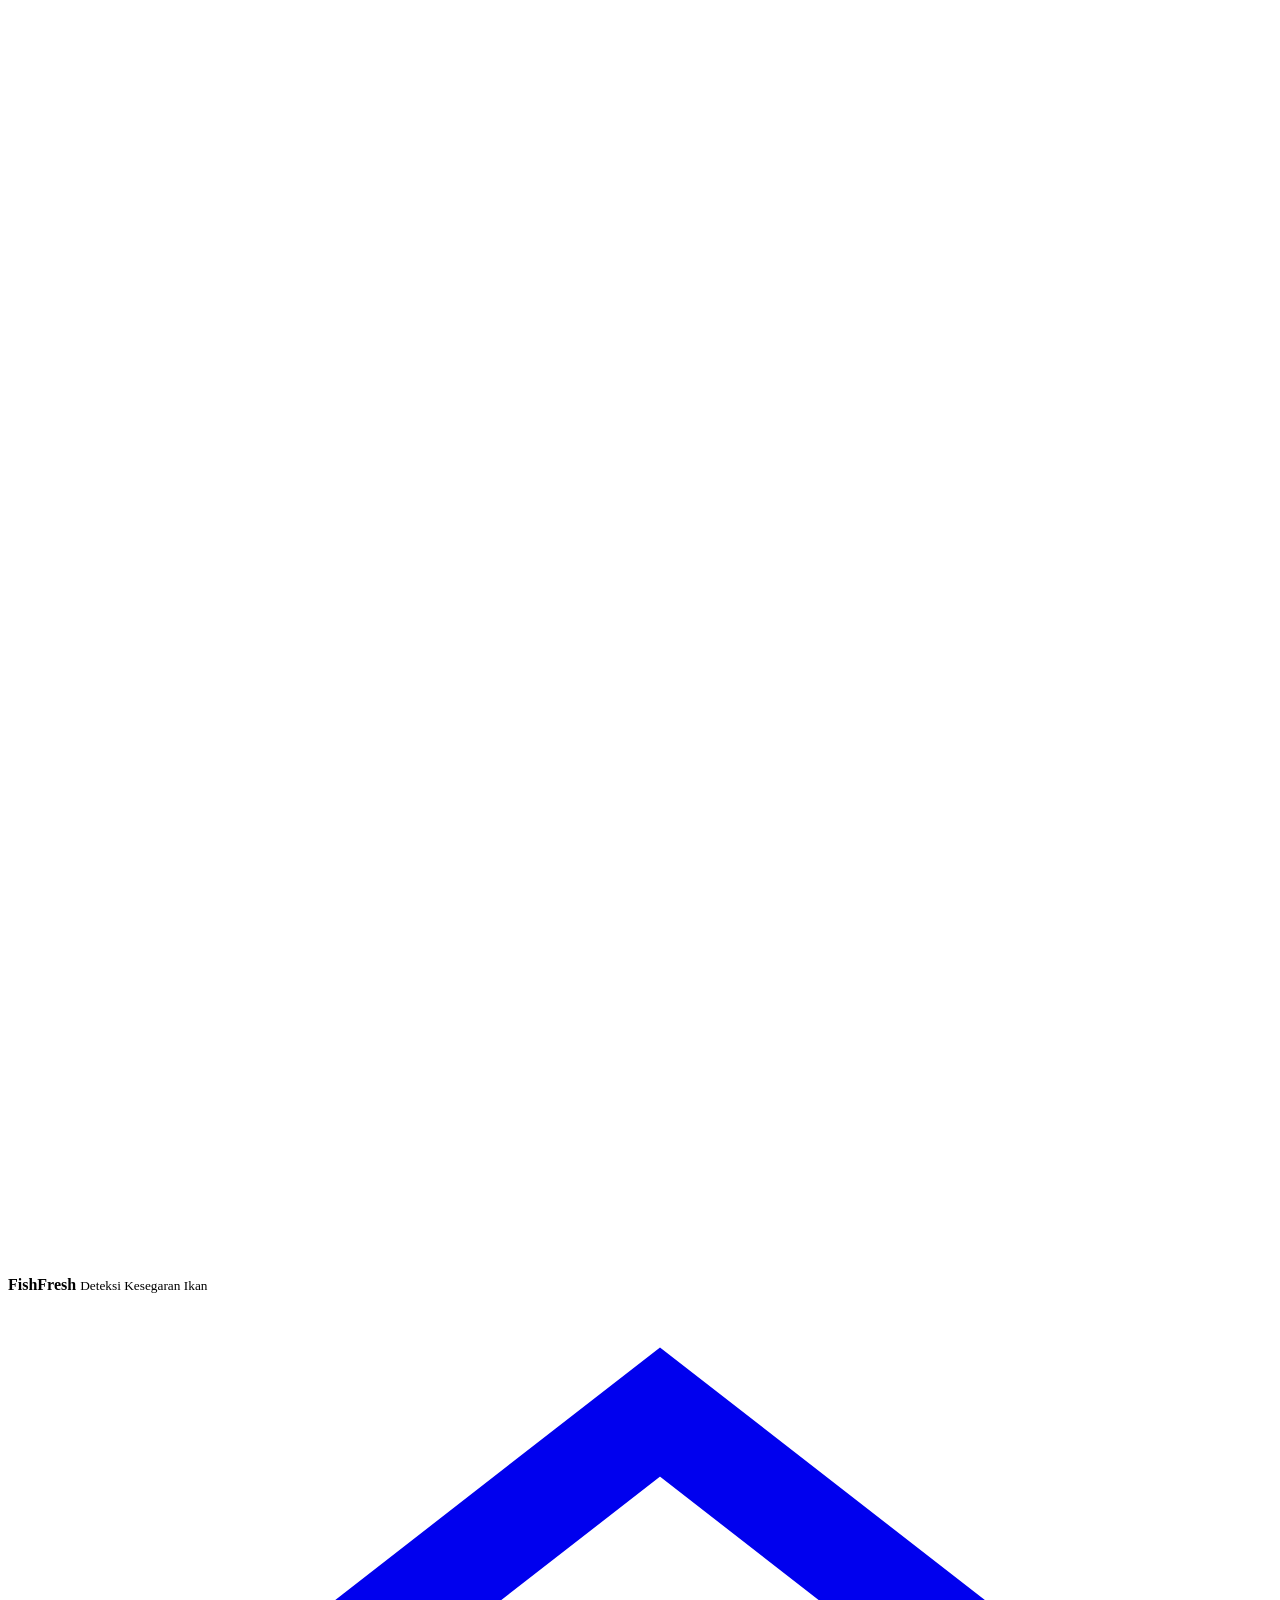
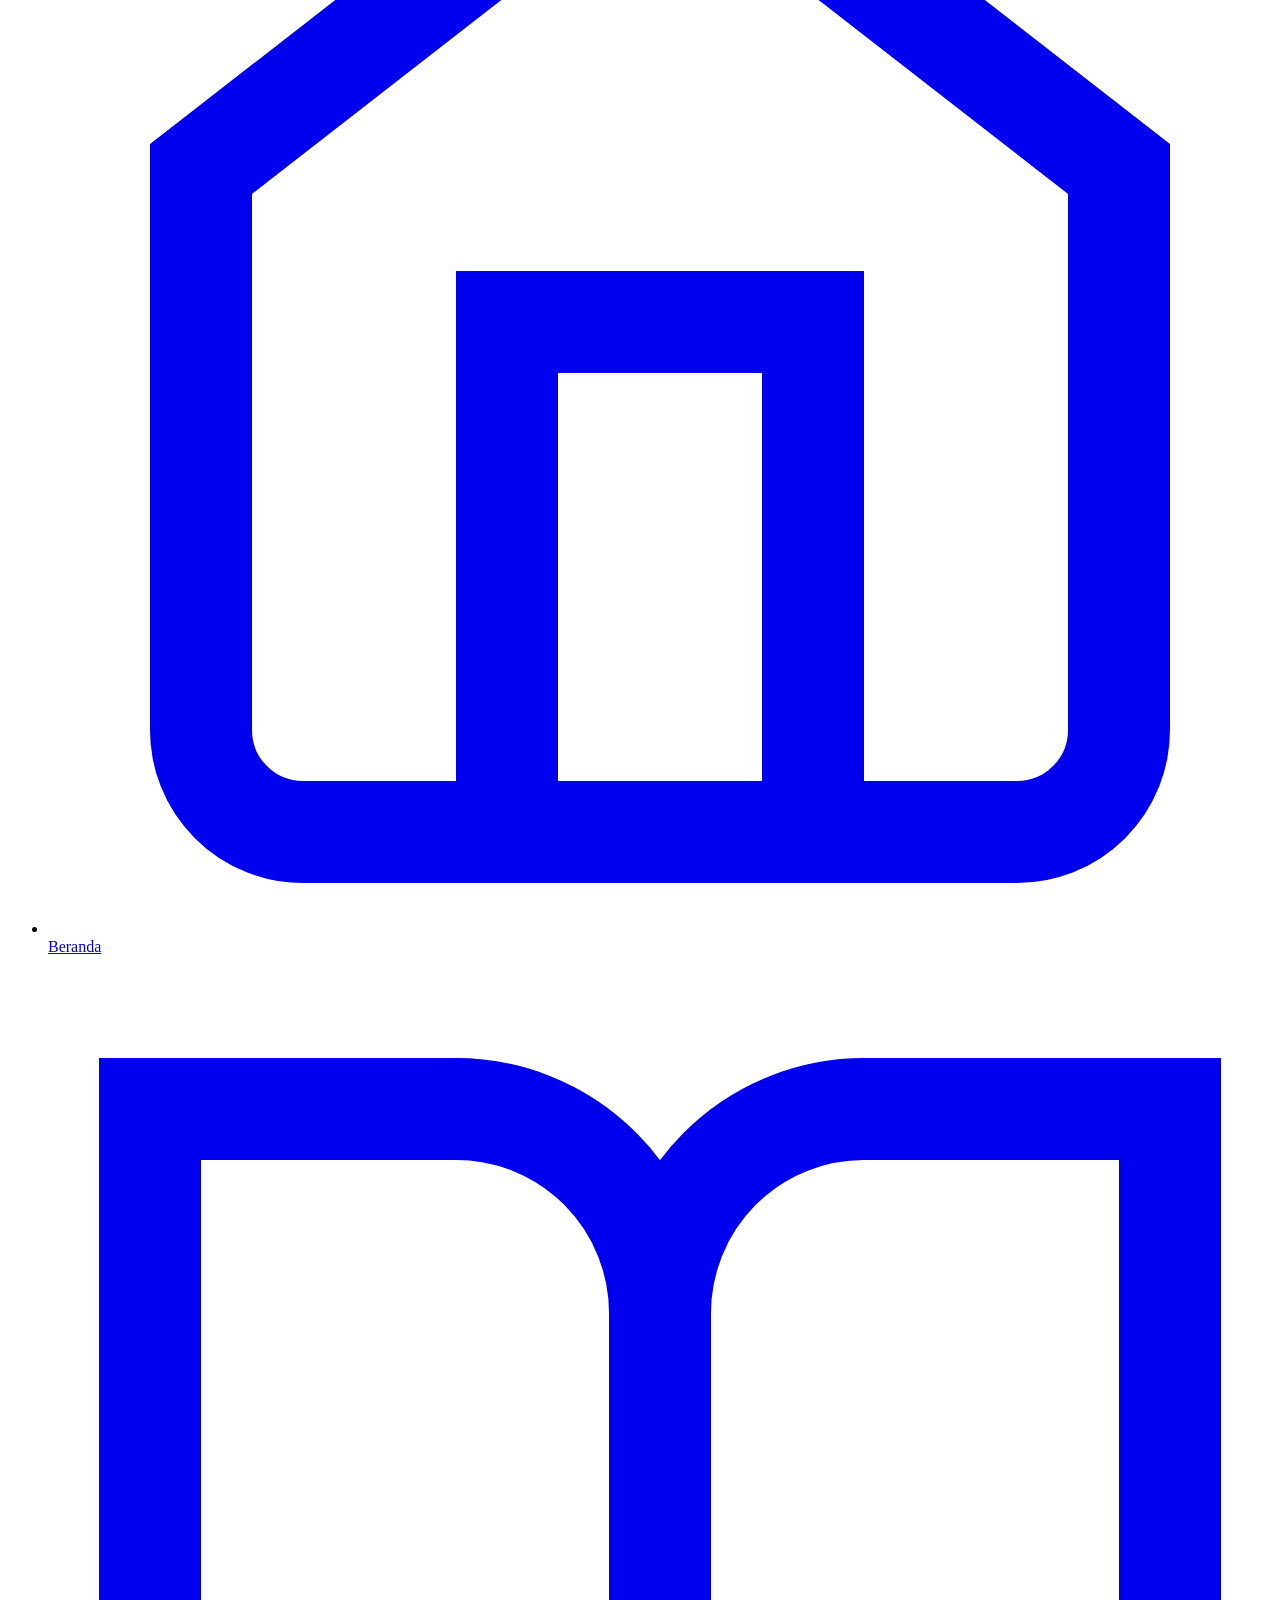
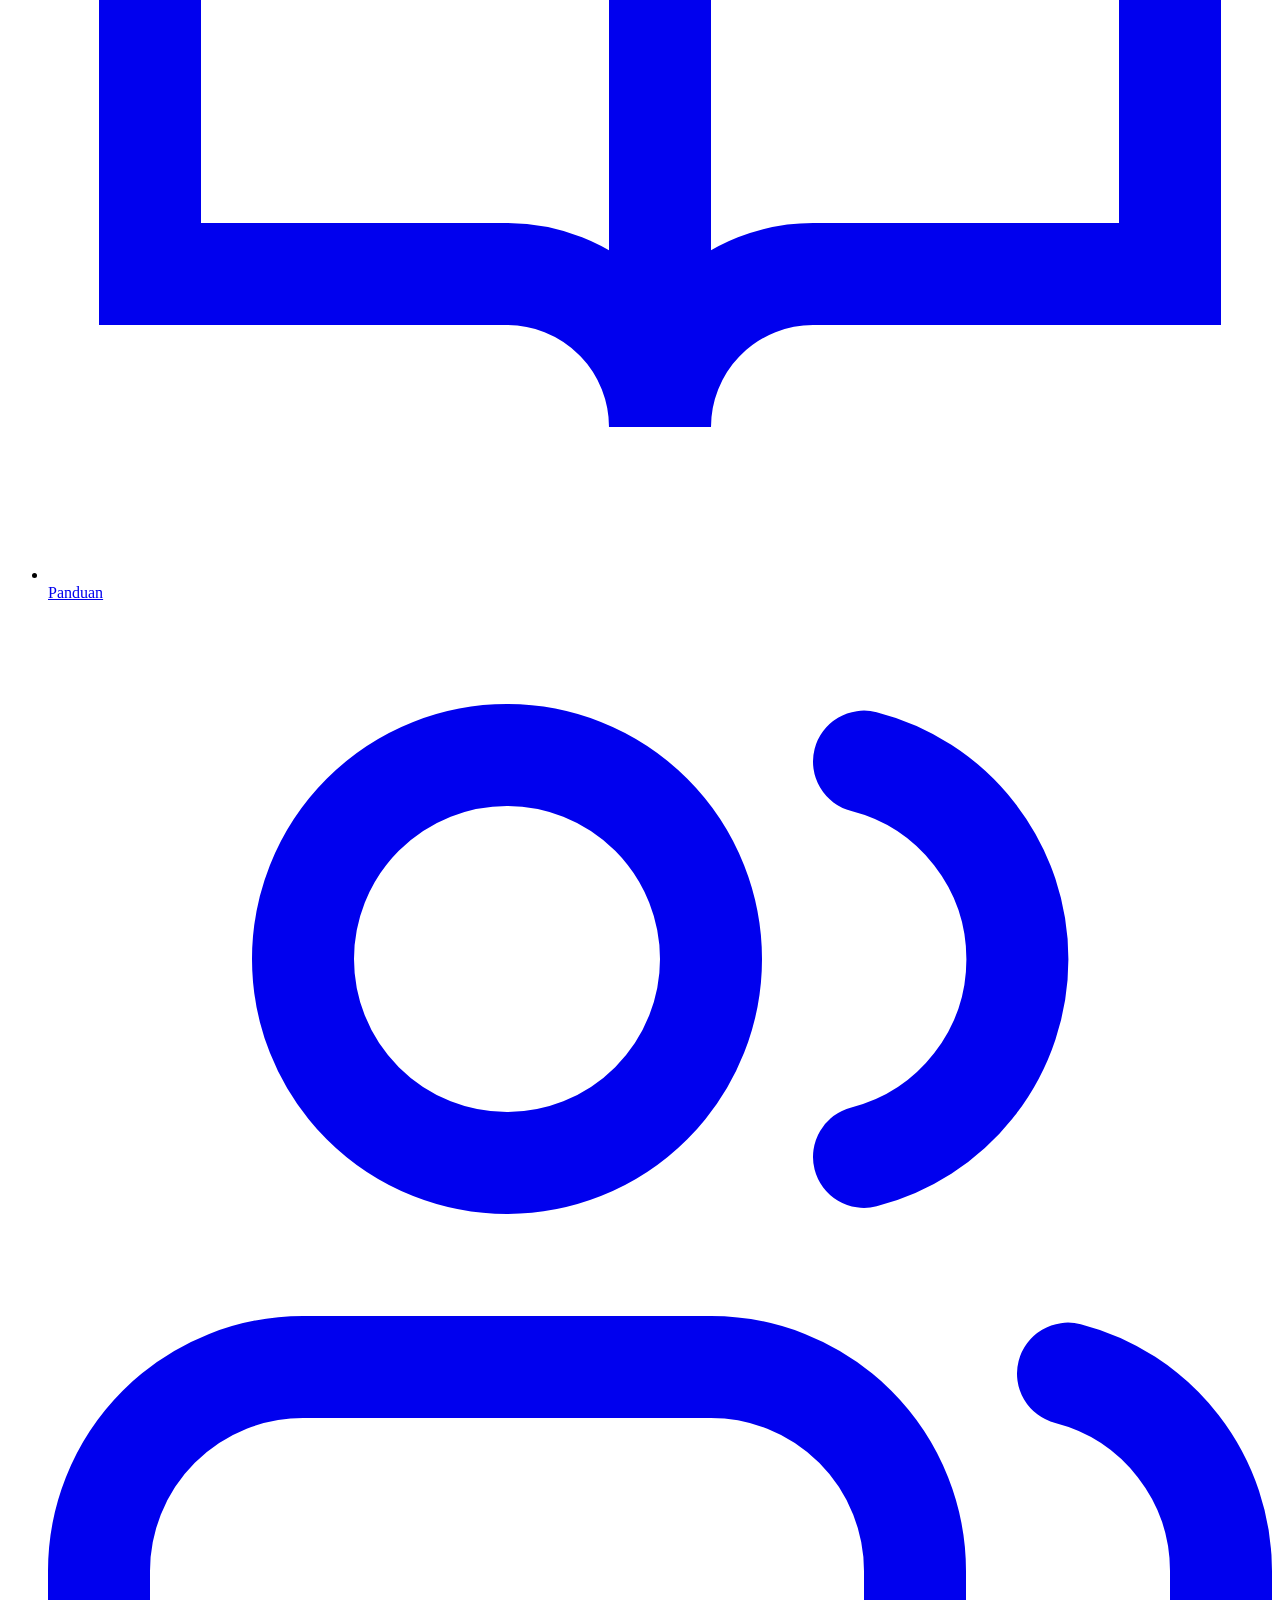
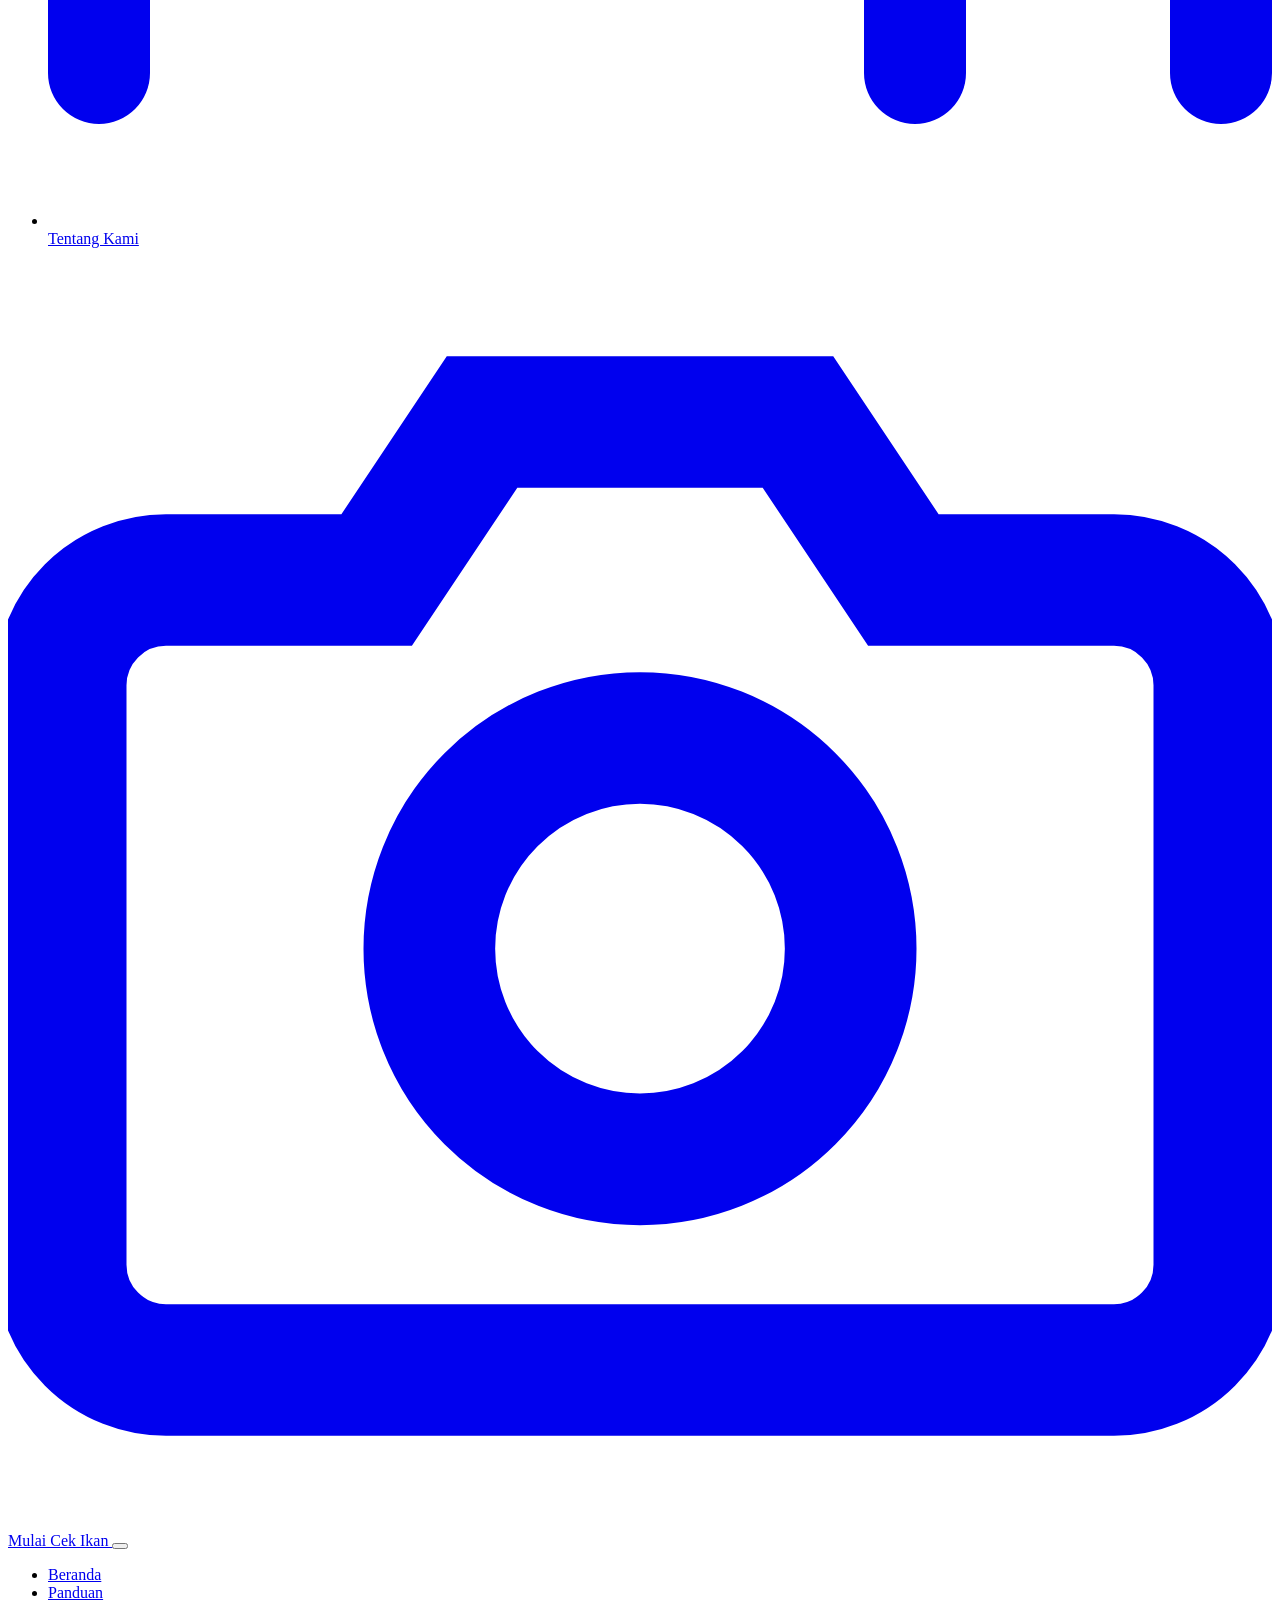
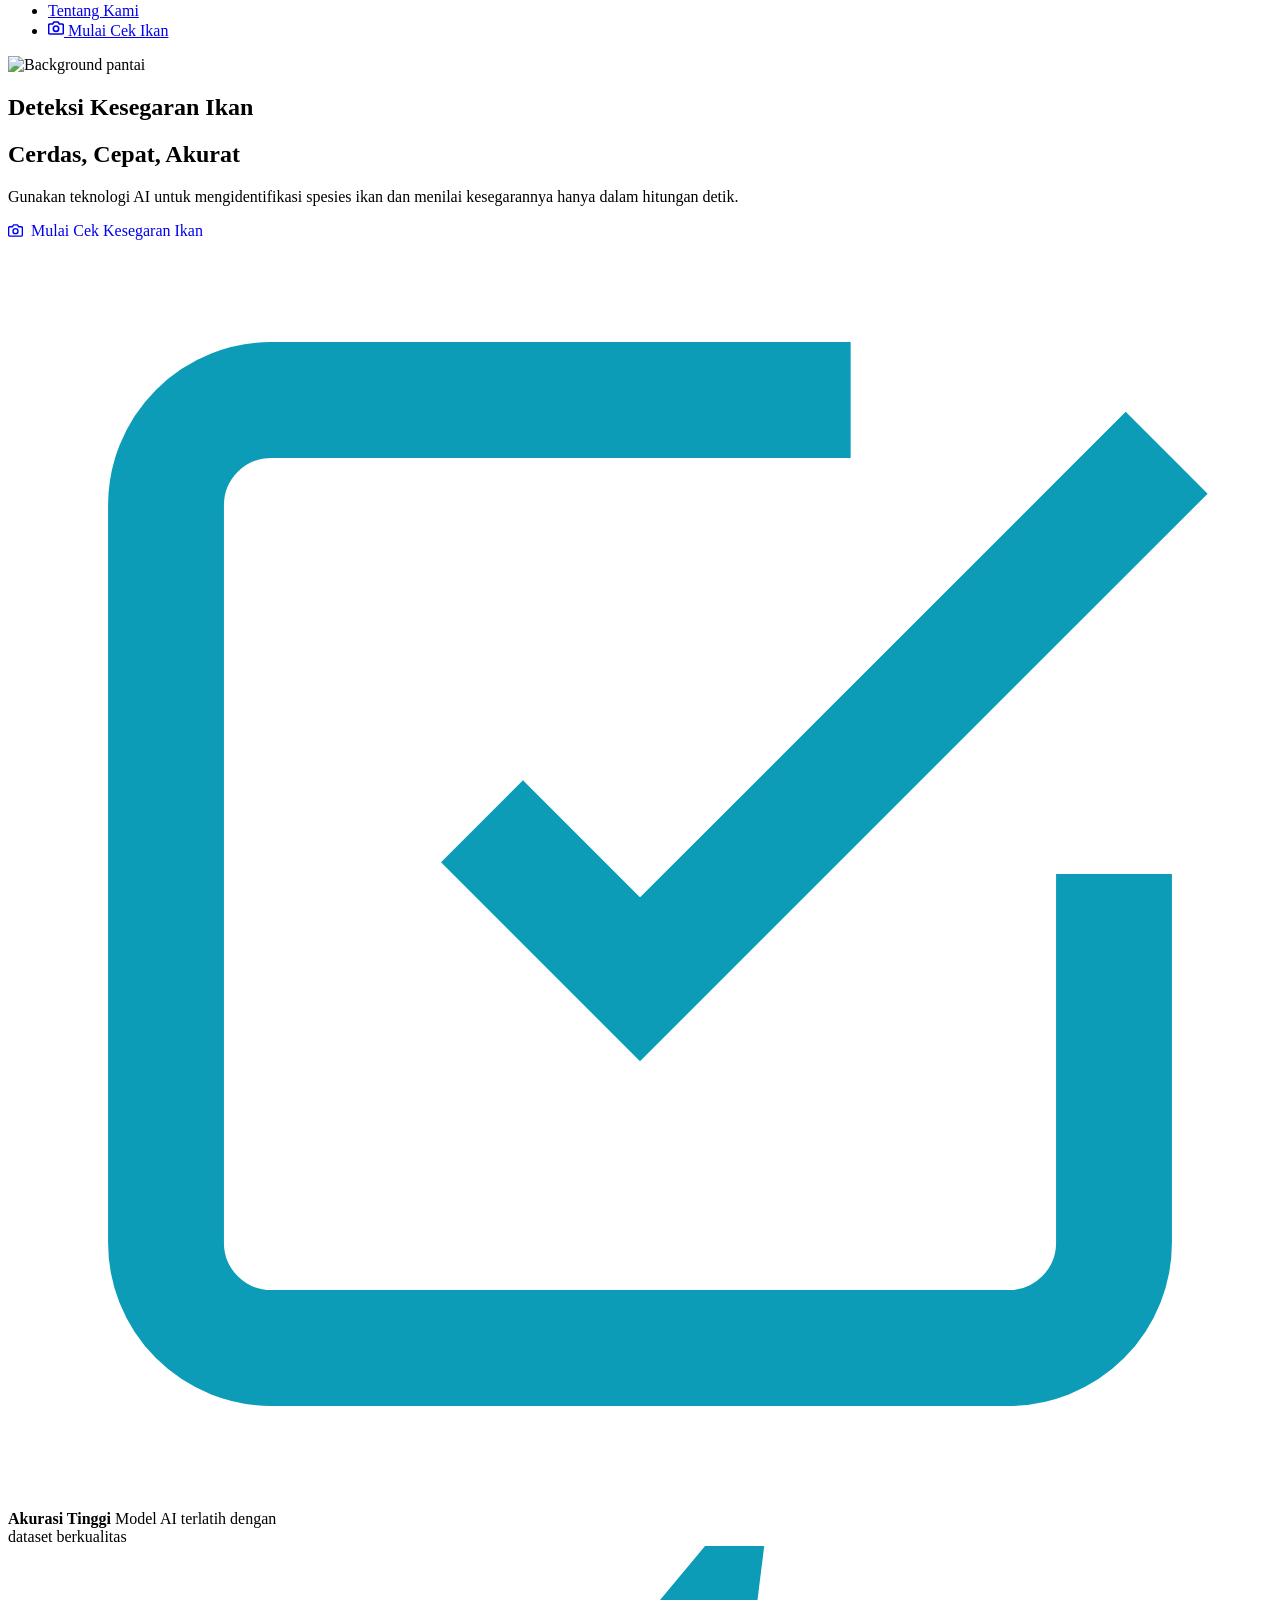
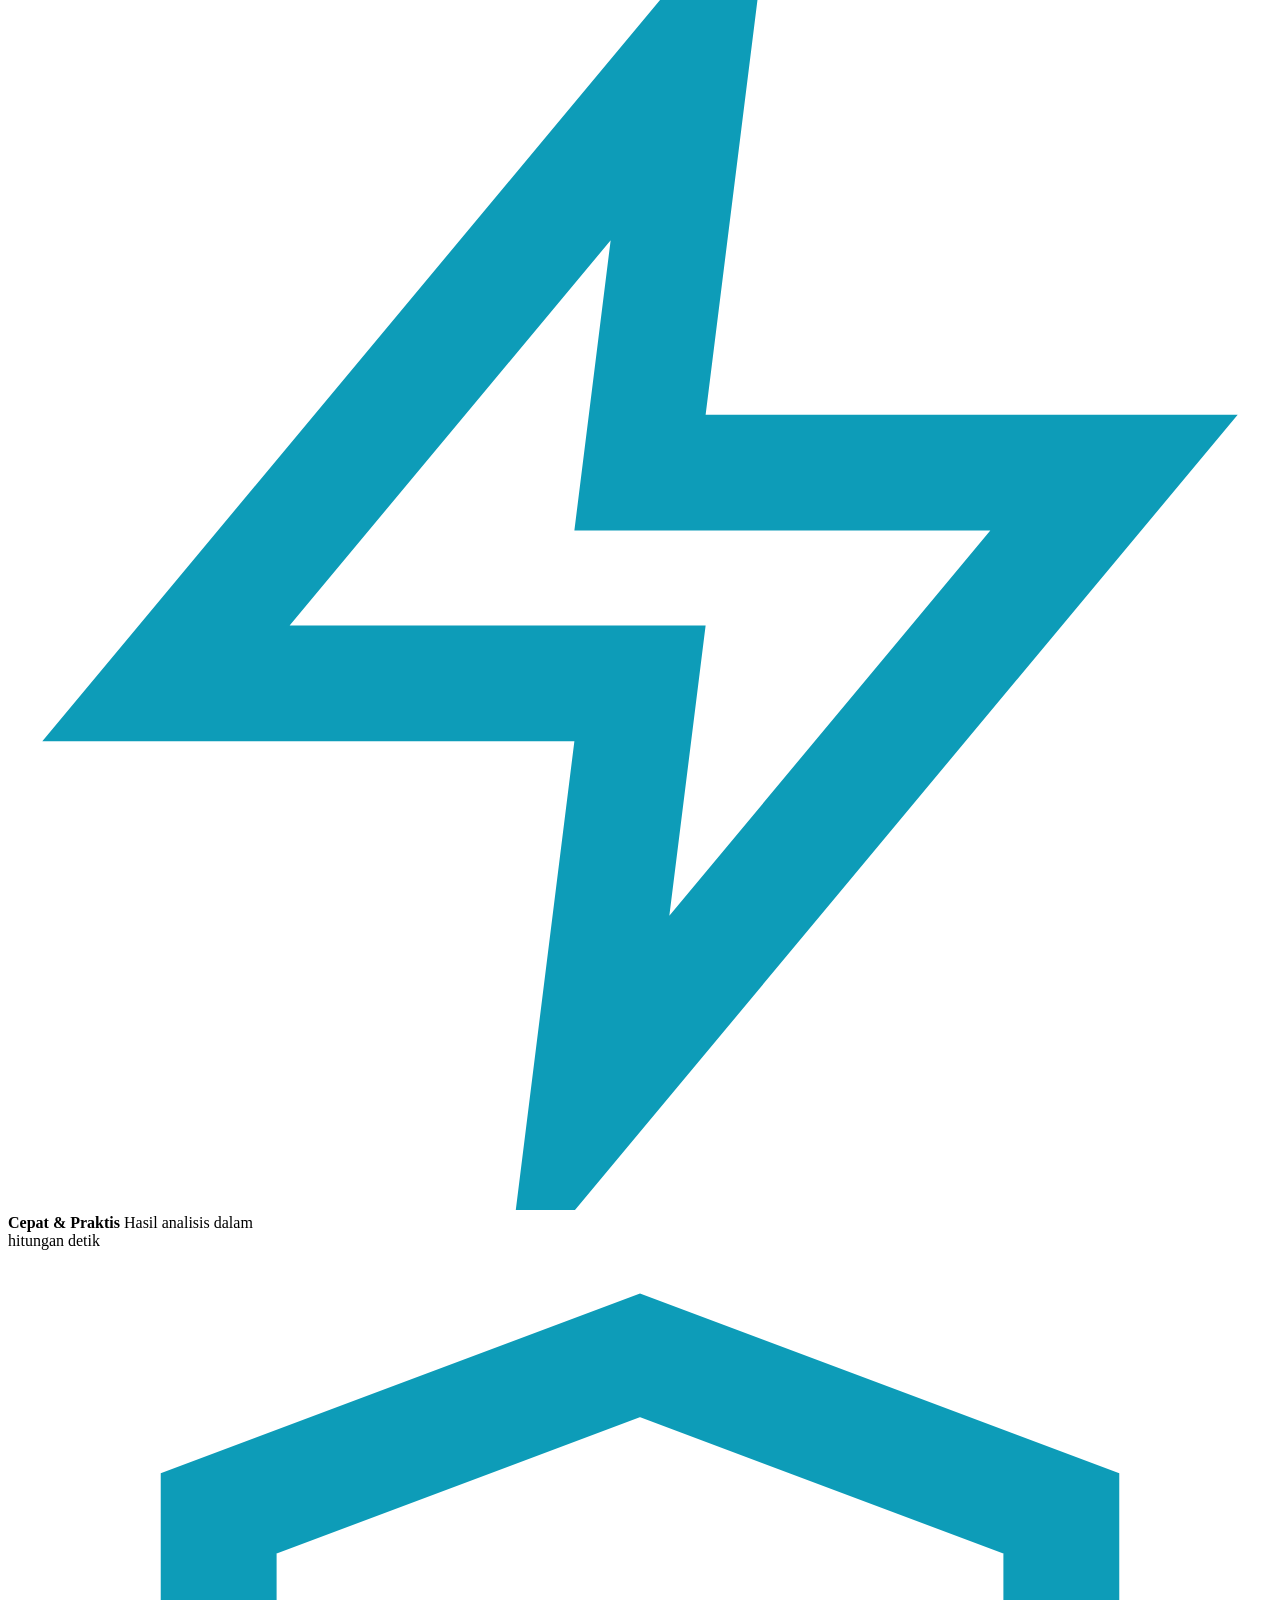
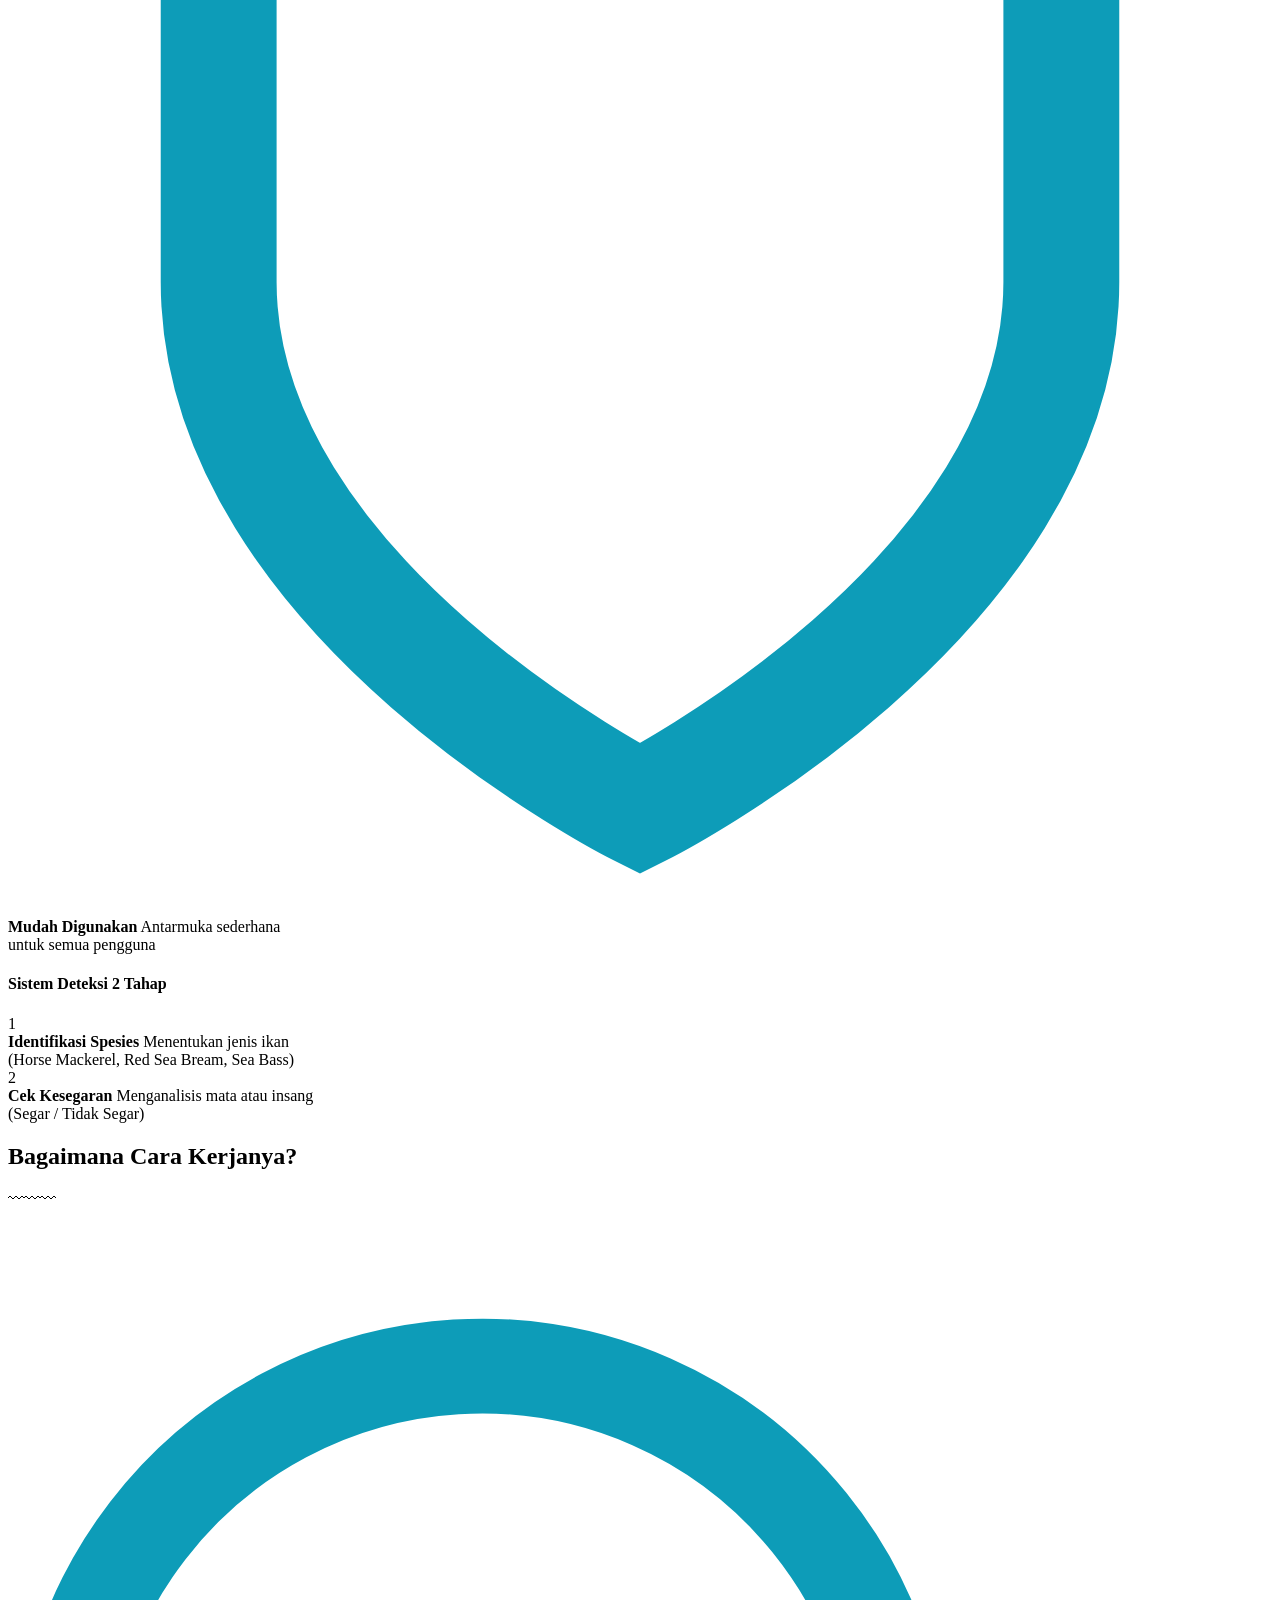
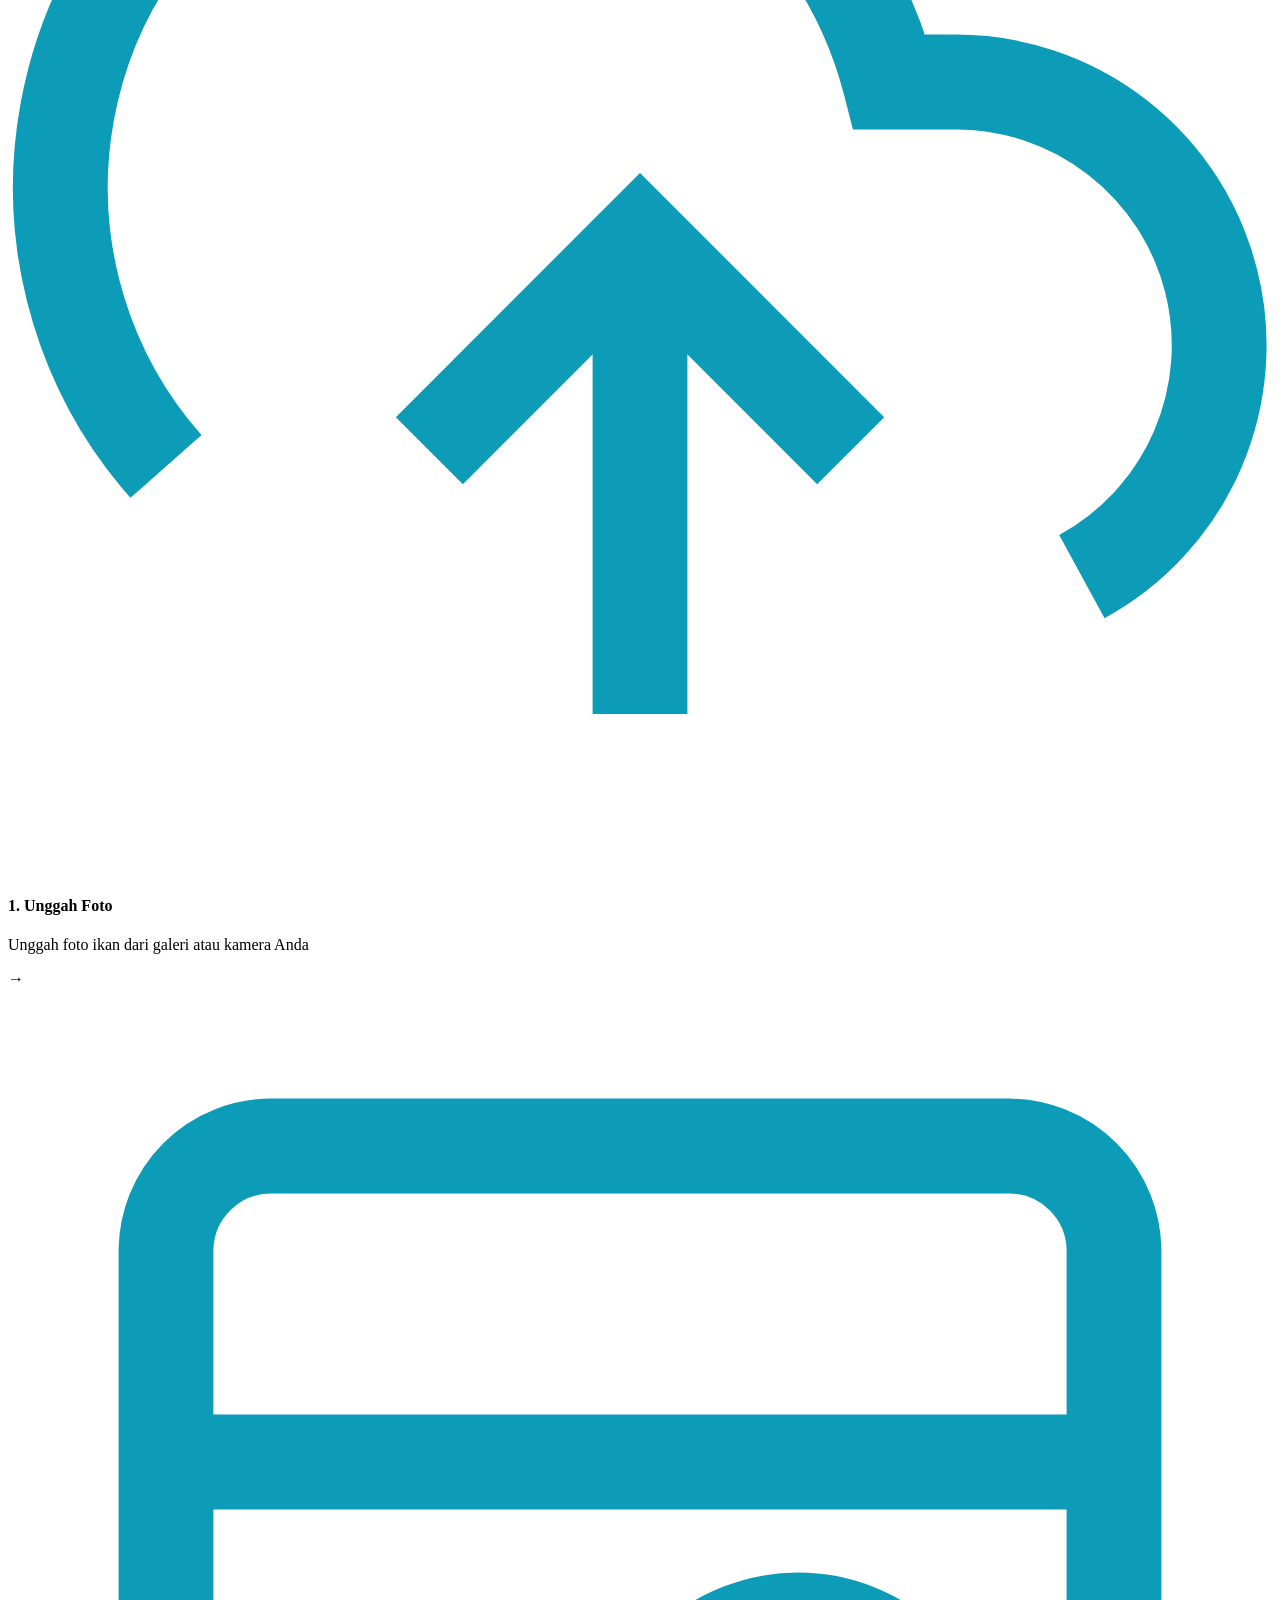
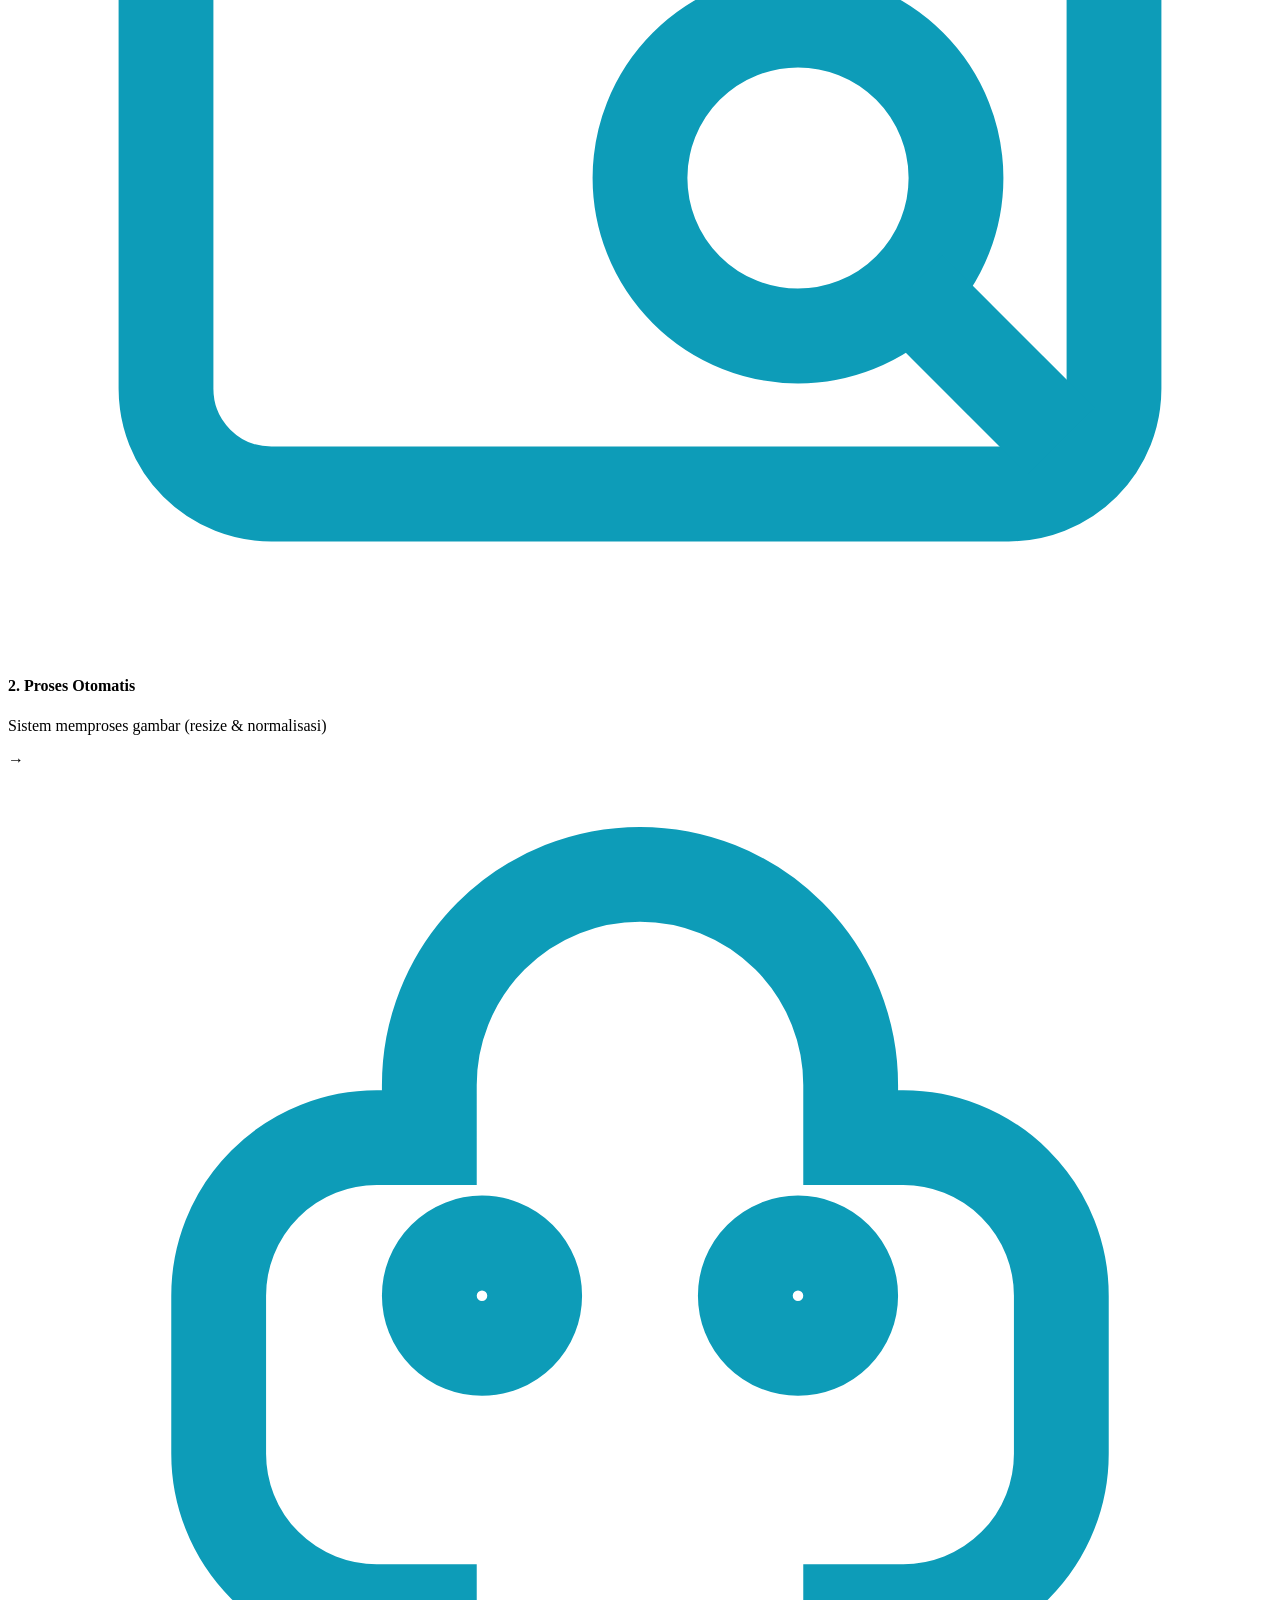
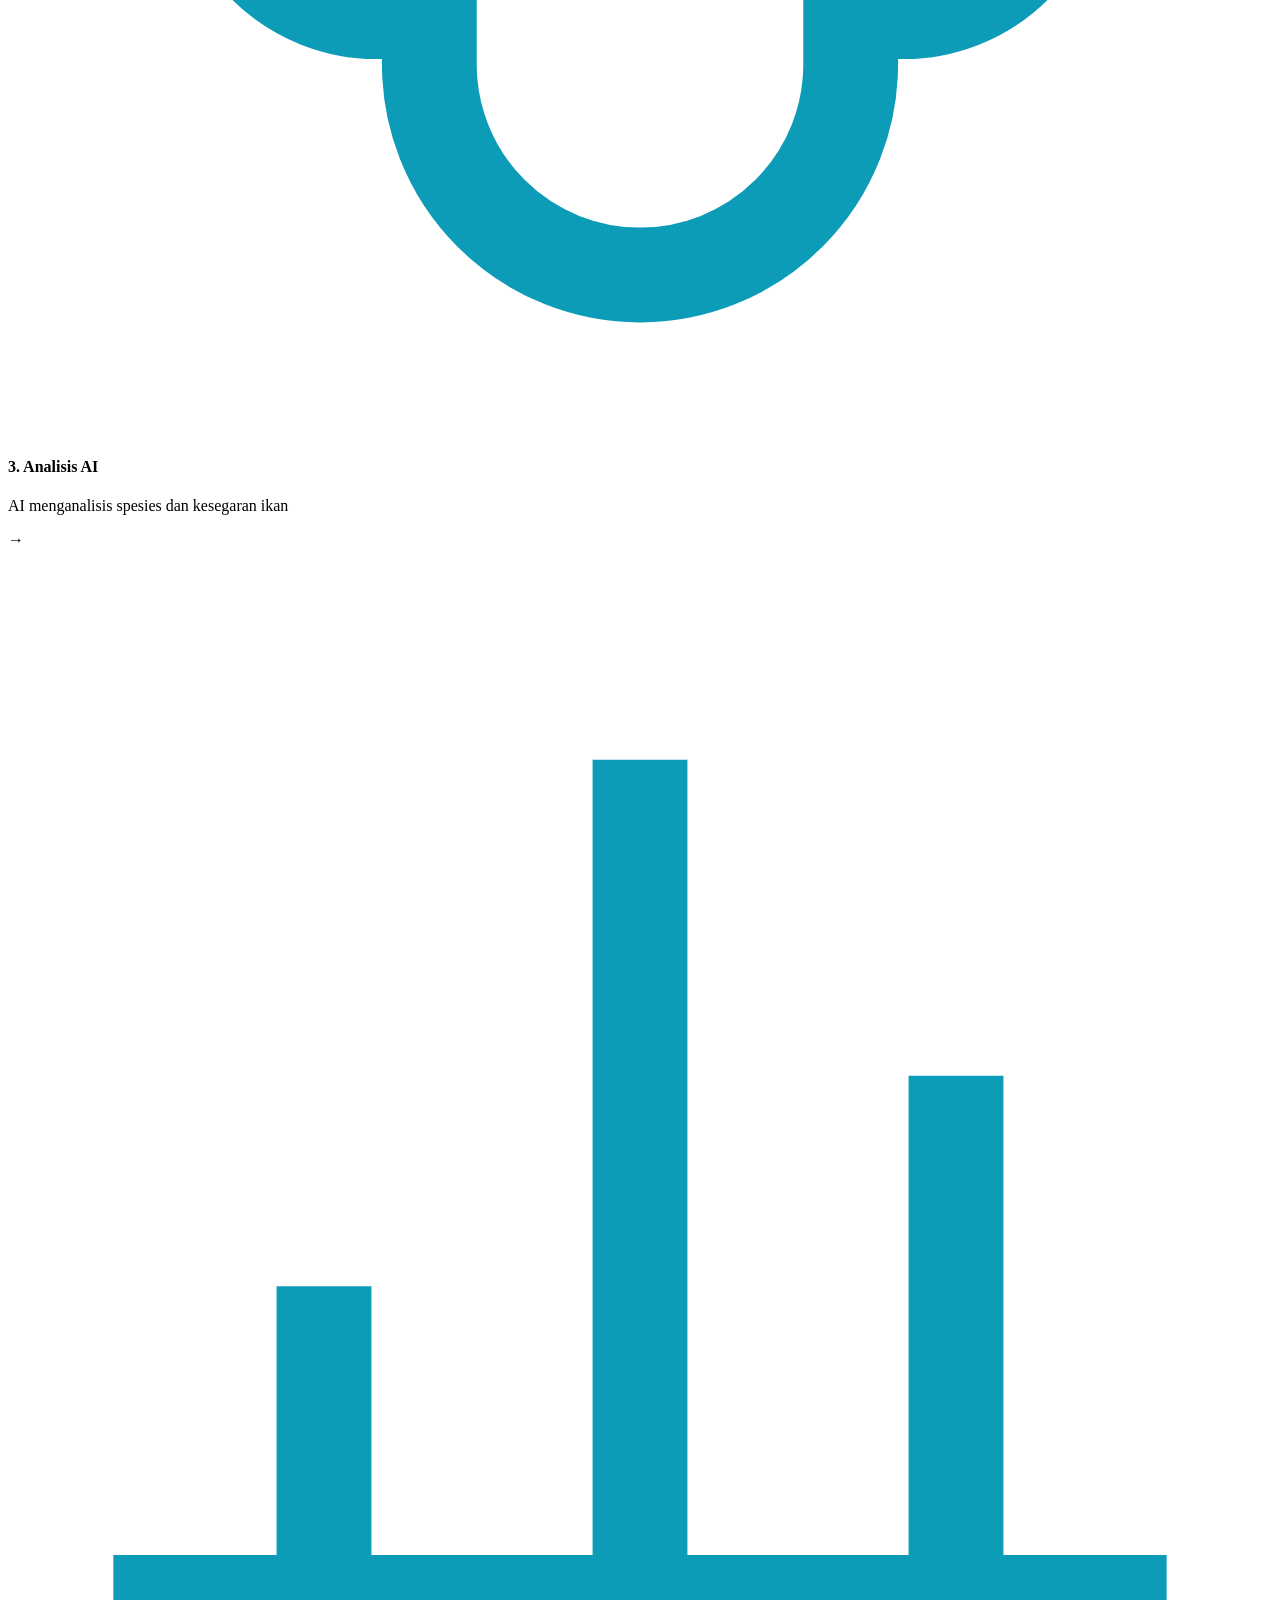
==== commit 64dcae01: "Fix stylesheet link path in index.html" ====
--- a/frontend/index.html
+++ b/frontend/index.html
@@ -6,7 +6,7 @@
   <meta name="viewport" content="width=device-width, initial-scale=1.0">
   <title>FishFresh - Deteksi Kesegaran Ikan</title>
 
-  <link rel="stylesheet" href="/assest/css/index.css">
+  <link rel="stylesheet" href="/Fish-Freshness/assest/css/index.css">
 
   <link
     href="https://fonts.googleapis.com/css2?family=Inter:ital,wght@0,400;0,500;0,600;0,700;0,800;0,900;1,400&display=swap"
